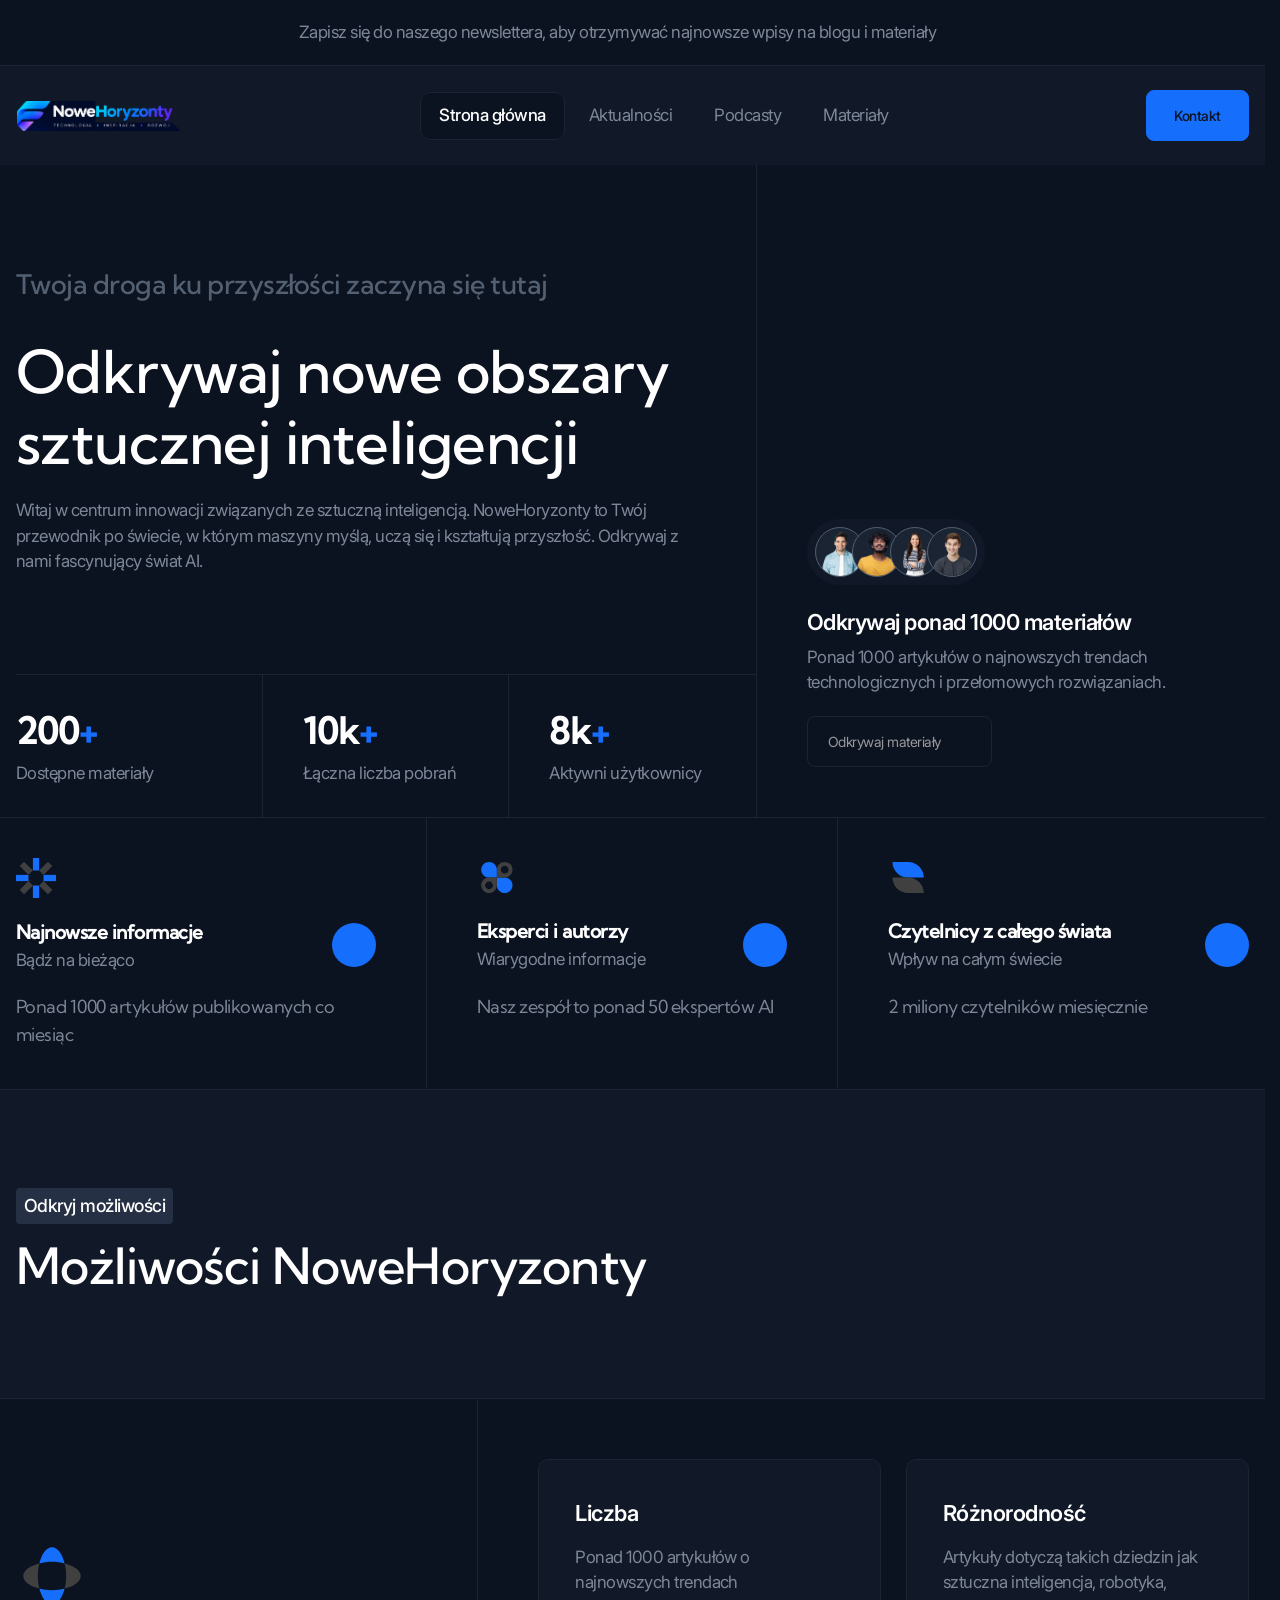
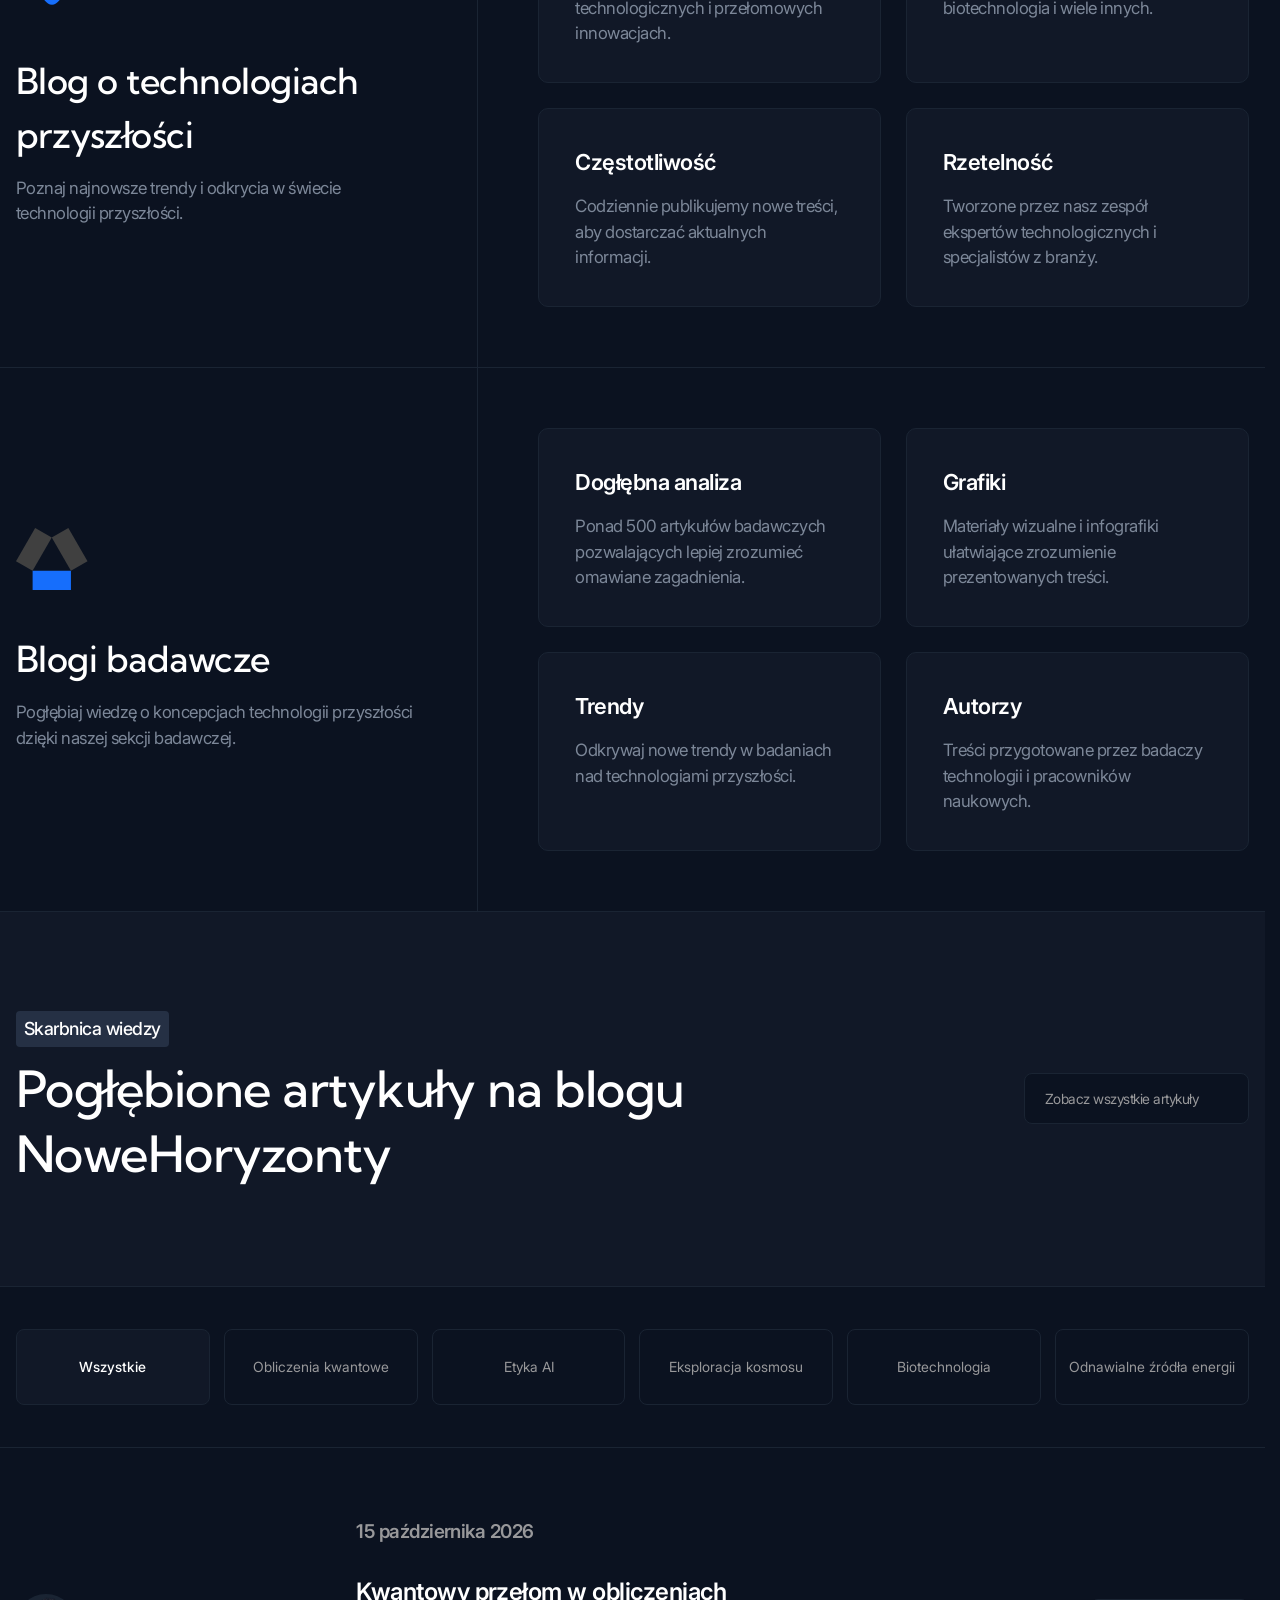
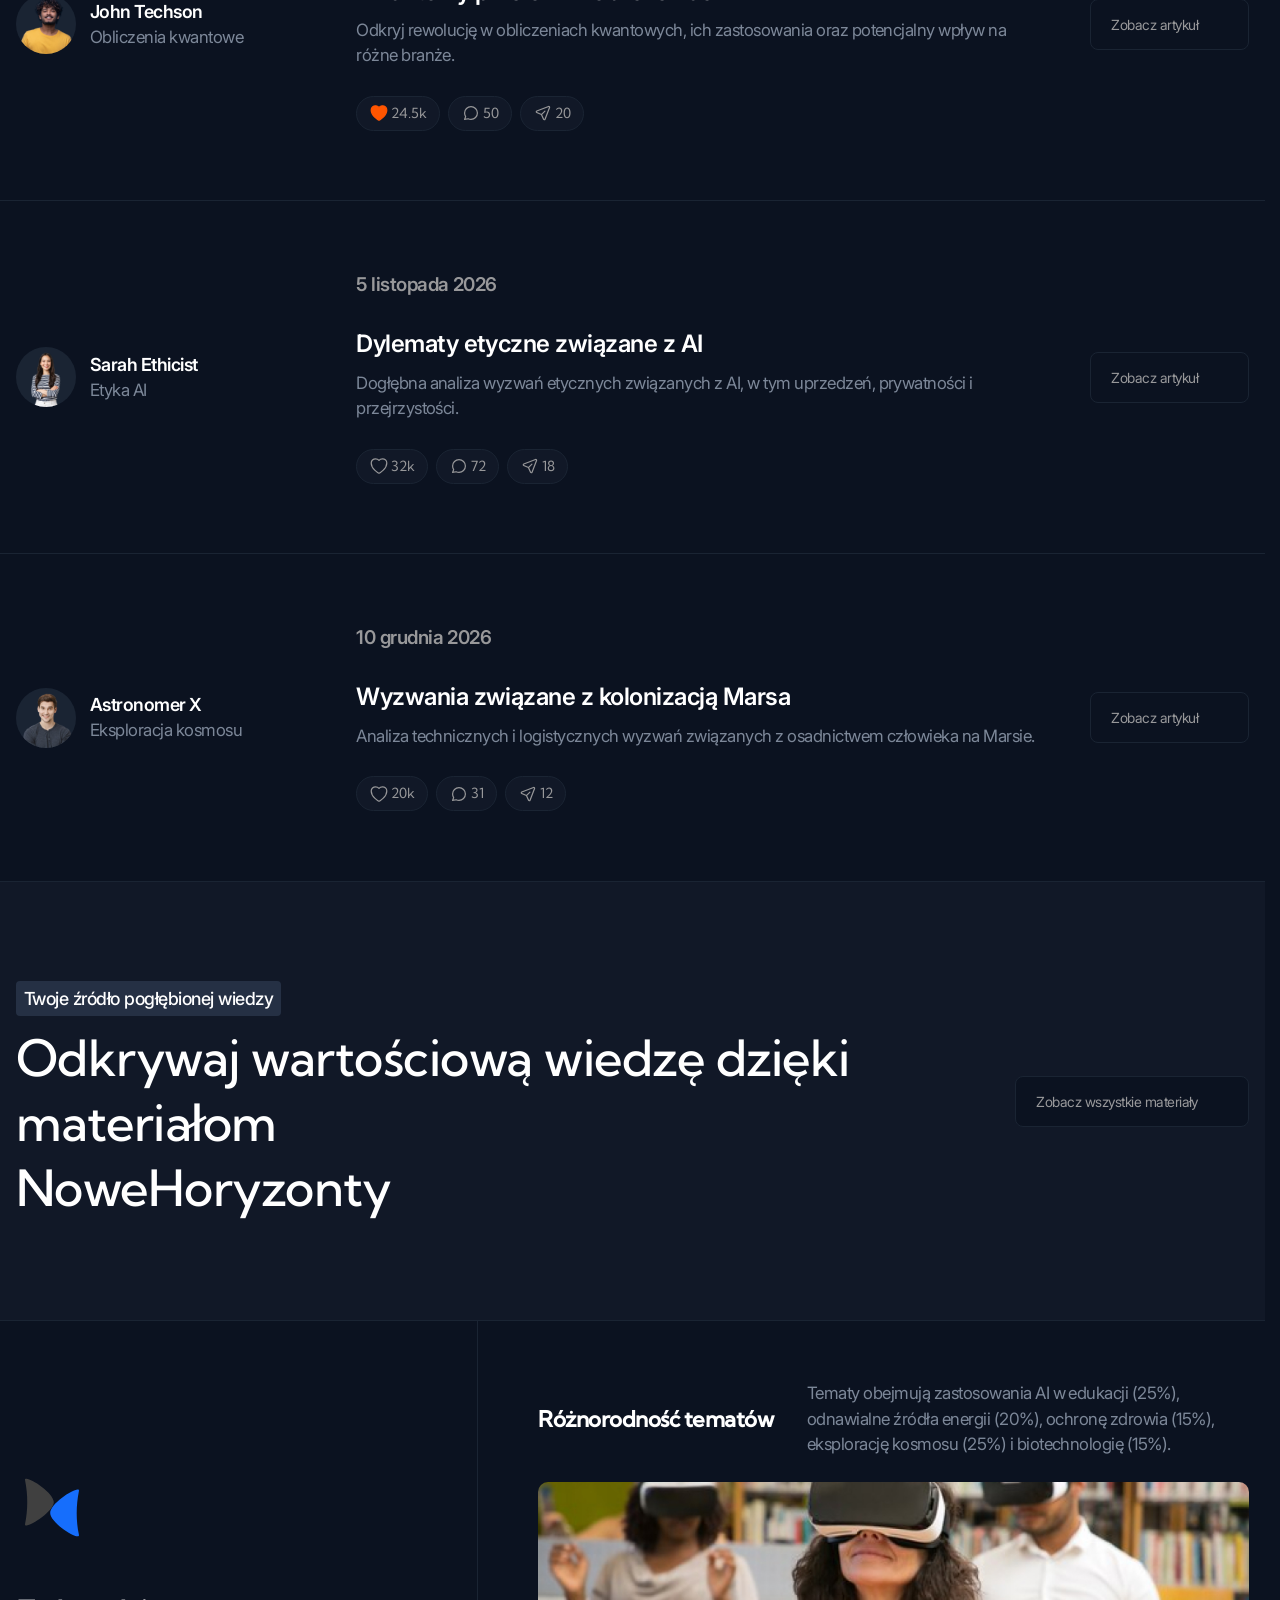
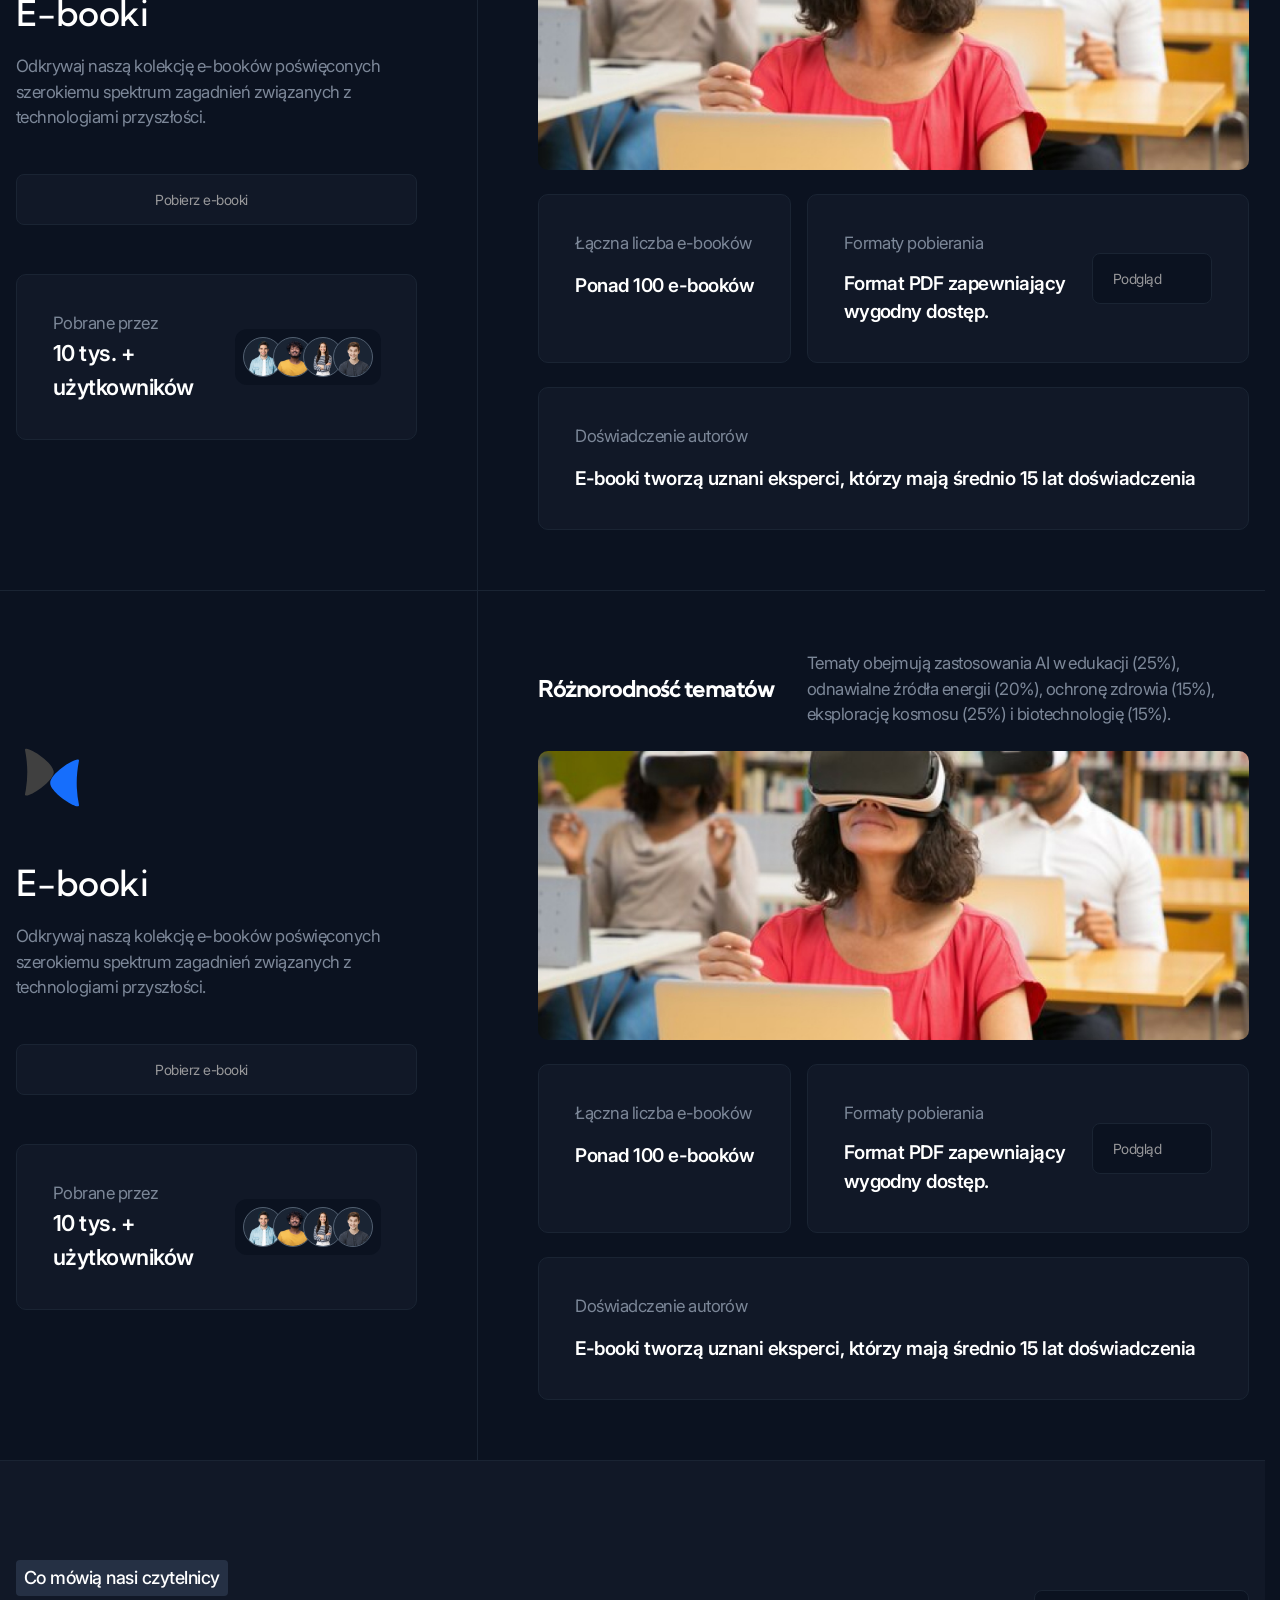
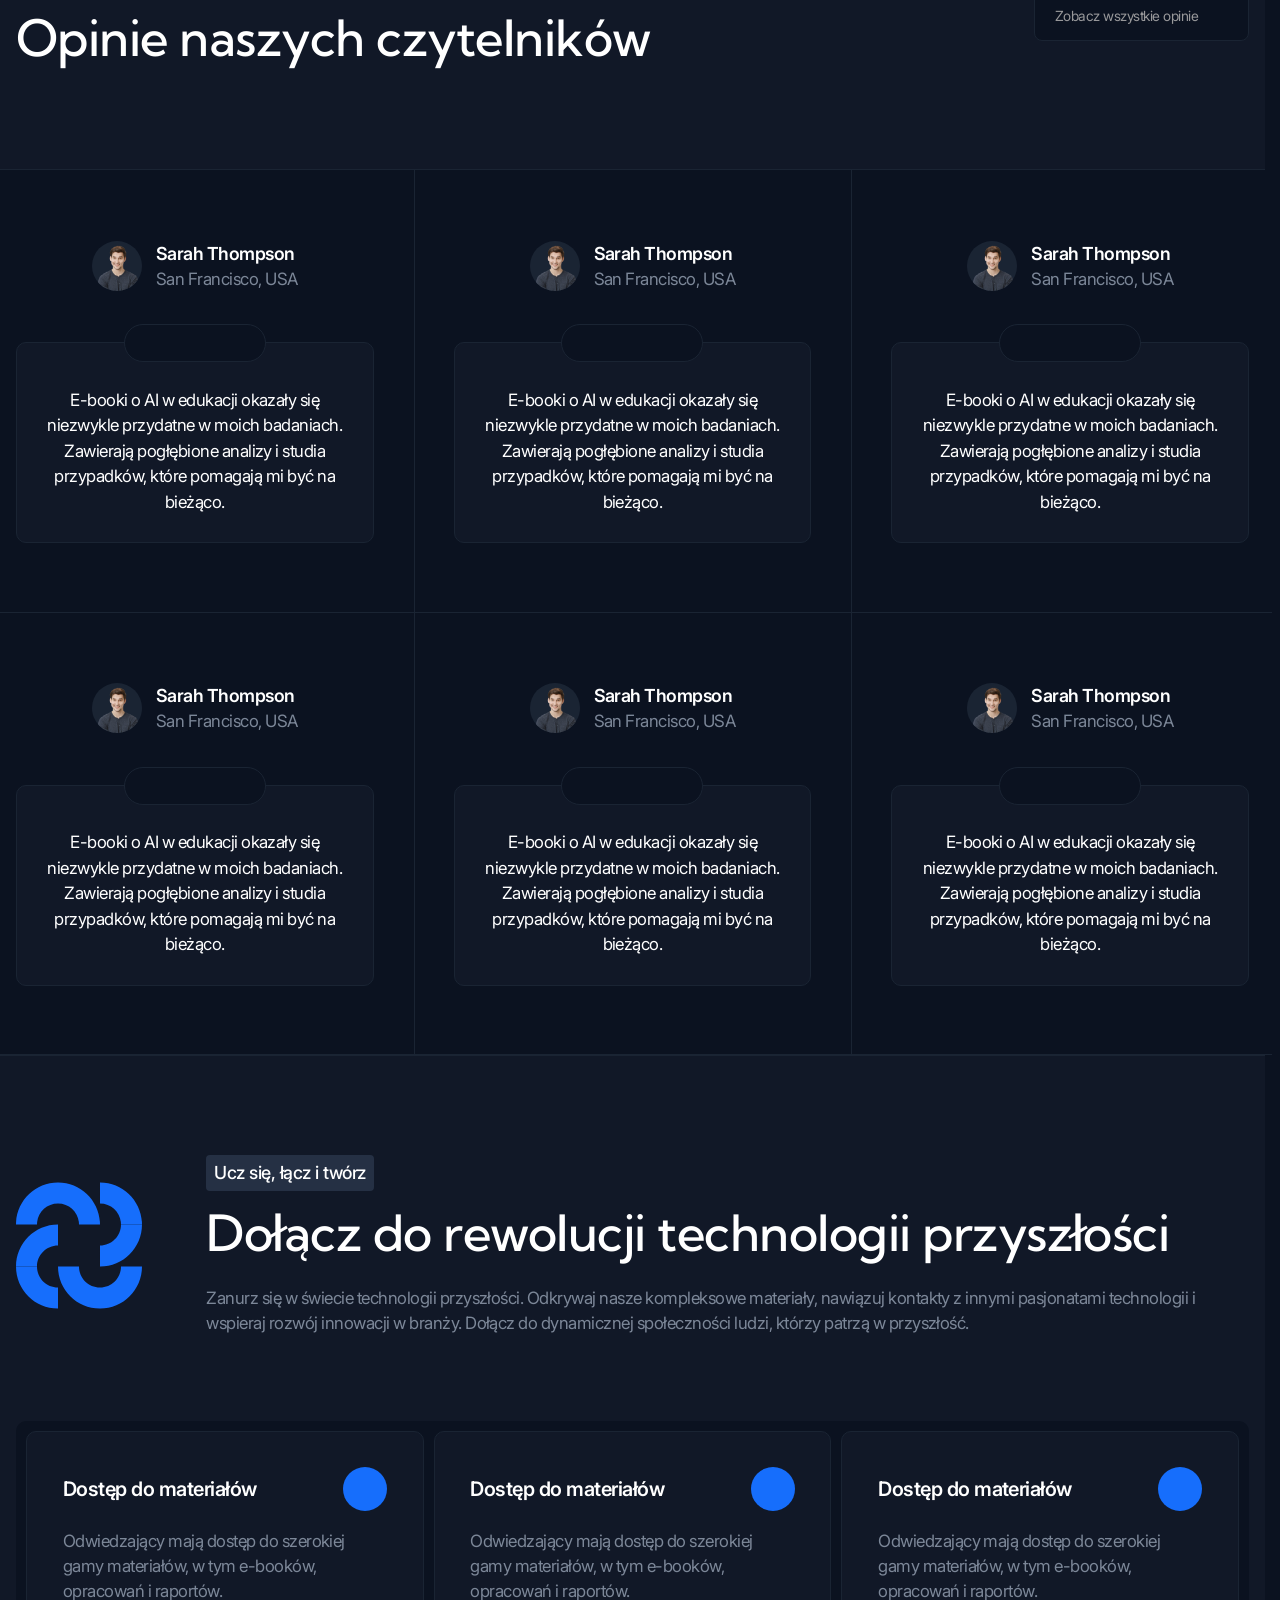
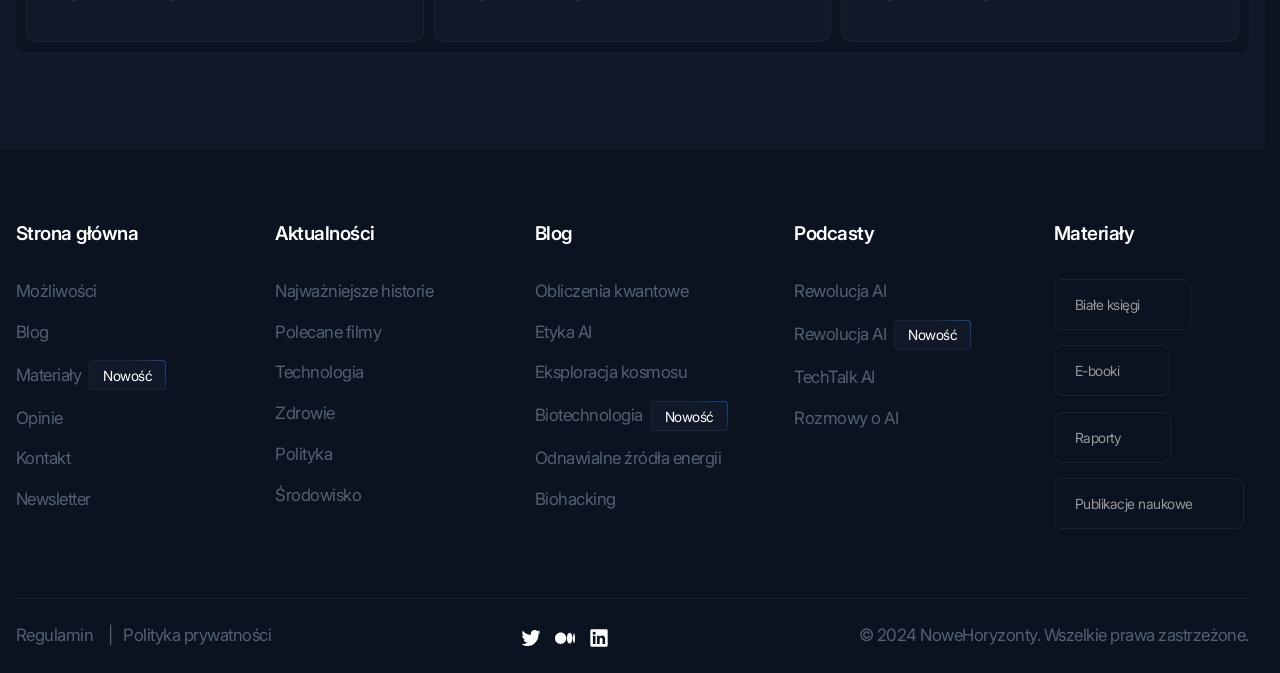
==== webapp/index.html @ 193758d4 "Add frontend web version" ====
<!doctype html>
<html lang="pl">
<head>
    <meta charset="UTF-8">
    <meta name="viewport"
          content="width=device-width, user-scalable=no, initial-scale=1.0, maximum-scale=1.0, minimum-scale=1.0">
    <meta http-equiv="X-UA-Compatible" content="ie=edge">
    <title>NoweHoryzonty | Strona główna</title>
    <link rel="stylesheet" href="./styles/main.css" />
    <script src="./scripts/main.js" type="module"></script>

</head>
<body>

<div data-header></div>
<main>
    <section class="hero" aria-labelledby="hero-title">
        <div class="hero__main container">
            <div class="hero__body">
                <p class="hero__subtitle">Twoja droga ku przyszłości zaczyna się tutaj</p>
                <h1 class="hero__title" id="hero-title">Odkrywaj nowe obszary sztucznej inteligencji</h1>
                <div class="hero__description">
                    <p>Witaj w centrum innowacji związanych ze sztuczną inteligencją. NoweHoryzonty to Twój przewodnik po świecie, w którym maszyny myślą, uczą się i kształtują przyszłość. Odkrywaj z nami fascynujący świat AI.
                    </p>
                </div>
            </div>
            <div class="hero__metrics metrics full-vw-line full-vw-line--top full-vw-line--left">
                <dl class="metrics__list">
                    <div class="metrics__item">
                        <dt class="metrics__key">Dostępne materiały</dt>
                        <dd class="metrics__value h3">200<span class="metrics__sign">+</span></dd>
                    </div>
                    <div class="metrics__item">
                        <dt class="metrics__key">Łączna liczba pobrań</dt>
                        <dd class="metrics__value h3">10k<span class="metrics__sign">+</span></dd>
                    </div>
                    <div class="metrics__item">
                        <dt class="metrics__key">Aktywni użytkownicy</dt>
                        <dd class="metrics__value h3">8k<span class="metrics__sign">+</span></dd>
                    </div>
                </dl>
            </div>
            <div class="hero__resources-preview resources-preview">
                <div class="resources-preview__team team">
                    <img
                            class="team__person"
                            src="./images/team/1.png"
                            alt=""
                            width="60" height="60" loading="lazy"
                    />
                    <img
                            class="team__person"
                            src="./images/team/2.png"
                            alt=""
                            width="60" height="60" loading="lazy"
                    />
                    <img
                            class="team__person"
                            src="./images/team/3.png"
                            alt=""
                            width="60" height="60" loading="lazy"
                    />
                    <img
                            class="team__person"
                            src="./images/team/4.png"
                            alt=""
                            width="60" height="60" loading="lazy"
                    />
                </div>
                <div class="resources-preview__body">
                    <p class="resources-preview__title h5">Odkrywaj ponad 1000 materiałów</p>
                    <p class="resources-preview__subtitle">Ponad 1000 artykułów o najnowszych trendach technologicznych i przełomowych rozwiązaniach.
                    </p>
                </div>
                <a class="resources-preview__button button" href="/news.html">
                    <span class="icon icon--yellow-arrow">Odkrywaj materiały</span>
                </a>
            </div>
        </div>
        <div class="hero__advantages">
            <h2 class="visually-hidden">Nasze atuty</h2>
            <ul class="hero__advantages-list container">
                <li class="hero__advantages-item">
                    <div class="advantage-card">
                        <img
                                class="advantage-card__image"
                                src="./images/advantages/icon-1.svg"
                                alt=""
                                width="50" height="50" loading="lazy"
                        />
                        <a class="advantage-card__link circle-icon" href="/">
                            <h3 class="advantage-card__title h6">Najnowsze informacje</h3>
                            <p class="advantage-card__subtitle">Bądź na bieżąco</p>
                        </a>
                        <p class="advantage-card__details">Ponad 1000 artykułów publikowanych co miesiąc</p>
                    </div>
                </li>
                <li class="hero__advantages-item">
                    <div class="advantage-card">
                        <img
                                class="advantage-card__image"
                                src="./images/advantages/icon-2.svg"
                                alt=""
                                width="50" height="50" loading="lazy"
                        />
                        <a class="advantage-card__link circle-icon" href="/">
                            <h3 class="advantage-card__title h6">Eksperci i autorzy</h3>
                            <p class="advantage-card__subtitle">Wiarygodne informacje</p>
                        </a>
                        <p class="advantage-card__details">Nasz zespół to ponad 50 ekspertów AI</p>
                    </div>
                </li>
                <li class="hero__advantages-item">
                    <div class="advantage-card">
                        <img
                                class="advantage-card__image"
                                src="./images/advantages/icon-3.svg"
                                alt=""
                                width="50" height="50" loading="lazy"
                        />
                        <a class="advantage-card__link circle-icon" href="/">
                            <h3 class="advantage-card__title h6">Czytelnicy z całego świata</h3>
                            <p class="advantage-card__subtitle">Wpływ na całym świecie</p>
                        </a>
                        <p class="advantage-card__details">2 miliony czytelników miesięcznie</p>
                    </div>
                </li>
            </ul>
        </div>
    </section>

    <section class="section" aria-labelledby="features-title">
        <header class="section__header">
            <div class="section__header-inner container">
                <div class="section__header-info">
                    <p class="section__subtitle tag">Odkryj możliwości</p>
                    <h2 class="section__title" id="features-title">Możliwości NoweHoryzonty</h2>
                </div>
            </div>
        </header>
        <div class="section__body">
            <ul class="list">
                <li class="list__item">
                    <div class="card container">
                        <div class="card__preview">
                            <div class="card__preview-main">
                                <img
                                        class="card__preview-icon"
                                        src="./images/features/1.svg"
                                        alt=""
                                        width="80" height="80" loading="lazy"
                                />
                                <div class="card__preview-info">
                                    <h3 class="card__preview-title">Blog o technologiach przyszłości</h3>
                                    <div class="card__preview-description">
                                        <p>Poznaj najnowsze trendy i odkrycia w świecie technologii przyszłości.</p>
                                    </div>
                                </div>
                            </div>
                        </div>
                        <div class="card__body">
                            <div class="card__grid card__grid--2-cols">
                                <div class="card__cell tile">
                                    <h4 class="card__cell-title h5">Liczba</h4>
                                    <p class="card__cell-description">Ponad 1000 artykułów o najnowszych trendach technologicznych i przełomowych innowacjach.</p>
                                </div>
                                <div class="card__cell tile">
                                    <h4 class="card__cell-title h5">Różnorodność</h4>
                                    <p class="card__cell-description">Artykuły dotyczą takich dziedzin jak sztuczna inteligencja, robotyka, biotechnologia i wiele innych.
                                    </p>
                                </div>
                                <div class="card__cell tile">
                                    <h4 class="card__cell-title h5">Częstotliwość</h4>
                                    <p class="card__cell-description">Codziennie publikujemy nowe treści, aby dostarczać aktualnych informacji.</p>
                                </div>
                                <div class="card__cell tile">
                                    <h4 class="card__cell-title h5">Rzetelność</h4>
                                    <p class="card__cell-description">Tworzone przez nasz zespół ekspertów technologicznych i specjalistów z branży.</p>
                                </div>
                            </div>
                        </div>
                    </div>
                </li>
                <li class="list__item">
                    <div class="card container">
                        <div class="card__preview">
                            <div class="card__preview-main">
                                <img
                                        class="card__preview-icon"
                                        src="./images/features/2.svg"
                                        alt=""
                                        width="80" height="80" loading="lazy"
                                />
                                <div class="card__preview-info">
                                    <h3 class="card__preview-title">Blogi badawcze</h3>
                                    <div class="card__preview-description">
                                        <p>Pogłębiaj wiedzę o koncepcjach technologii przyszłości dzięki naszej sekcji badawczej.</p>
                                    </div>
                                </div>
                            </div>
                        </div>
                        <div class="card__body">
                            <div class="card__grid card__grid--2-cols">
                                <div class="card__cell tile">
                                    <h4 class="card__cell-title h5">Dogłębna analiza</h4>
                                    <p class="card__cell-description">Ponad 500 artykułów badawczych pozwalających lepiej zrozumieć omawiane zagadnienia.</p>
                                </div>
                                <div class="card__cell tile">
                                    <h4 class="card__cell-title h5">Grafiki</h4>
                                    <p class="card__cell-description">Materiały wizualne i infografiki ułatwiające zrozumienie prezentowanych treści.</p>
                                </div>
                                <div class="card__cell tile">
                                    <h4 class="card__cell-title h5">Trendy</h4>
                                    <p class="card__cell-description">Odkrywaj nowe trendy w badaniach nad technologiami przyszłości.</p>
                                </div>
                                <div class="card__cell tile">
                                    <h4 class="card__cell-title h5">Autorzy</h4>
                                    <p class="card__cell-description">Treści przygotowane przez badaczy technologii i pracowników naukowych.</p>
                                </div>
                            </div>
                        </div>
                    </div>
                </li>
            </ul>
        </div>
    </section>

    <section class="section" aria-labelledby="blog-title">
        <header class="section__header">
            <div class="section__header-inner container">
                <div class="section__header-info">
                    <p class="section__subtitle tag">Skarbnica wiedzy</p>
                    <h2 class="section__title" id="blog-title">Pogłębione artykuły na blogu NoweHoryzonty</h2>
                </div>
                <div class="section__actions">
                    <a class="section__link button" href="./blog.html">
                        <span class="icon icon--yellow-arrow">Zobacz wszystkie artykuły</span>
                    </a>
                </div>
            </div>
        </header>
        <div class="section__body tabs" data-js-tabs>
            <h3 class="visually-hidden" id="blog-category-title">
                Kategoria bloga
            </h3>
            <header class="tabs__header">
                <div
                        class="tabs__buttons container"
                        role="tablist"
                        aria-labelledby="blog-category-title"
                >
                    <button
                            class="tabs__button is-active"
                            id="tab-1"
                            type="button"
                            role="tab"
                            aria-controls="tabpanel-1"
                            data-js-tabs-button
                            aria-selected="true"
                    >
                        Wszystkie
                    </button>
                    <button
                            class="tabs__button"
                            id="tab-2"
                            type="button"
                            role="tab"
                            aria-controls="tabpanel-2"
                            data-js-tabs-button
                            aria-selected="false"
                            tabindex="-1"
                    >
                        Obliczenia kwantowe
                    </button>
                    <button
                            class="tabs__button"
                            id="tab-3"
                            type="button"
                            role="tab"
                            aria-controls="tabpanel-3"
                            data-js-tabs-button
                            aria-selected="false"
                            tabindex="-1"
                    >
                        Etyka AI
                    </button>
                    <button
                            class="tabs__button"
                            id="tab-4"
                            type="button"
                            role="tab"
                            aria-controls="tabpanel-4"
                            data-js-tabs-button
                            aria-selected="false"
                            tabindex="-1"
                    >
                        Eksploracja kosmosu
                    </button>
                    <button
                            class="tabs__button"
                            id="tab-5"
                            type="button"
                            role="tab"
                            aria-controls="tabpanel-5"
                            data-js-tabs-button
                            aria-selected="false"
                            tabindex="-1"
                    >
                        Biotechnologia
                    </button>
                    <button
                            class="tabs__button"
                            id="tab-6"
                            type="button"
                            role="tab"
                            aria-controls="tabpanel-6"
                            data-js-tabs-button
                            aria-selected="false"
                            tabindex="-1"
                    >
                        Odnawialne źródła energii
                    </button>
                </div>
            </header>
            <div class="tabs__body">
                <div
                        class="tabs__content is-active"
                        id="tabpanel-1"
                        aria-labelledby="tab-1"
                        tabindex="0"
                        data-js-tabs-content
                >
                    <ul class="list">
                        <li class="list__item">
                            <article class="blog-card container">
                                <div class="blog-card__author person-card">
                                    <img
                                            class="person-card__image"
                                            src="./images/blog/1.png"
                                            alt=""
                                            width="80" height="80" loading="lazy"
                                    />
                                    <div class="person-card__body">
                                        <p class="person-card__name">John Techson</p>
                                        <p class="person-card__department">Obliczenia kwantowe</p>
                                    </div>
                                </div>
                                <div class="blog-card__body">
                                    <time class="blog-card__date h6" datetime="2026-10-15">15 października 2026</time>
                                    <div class="blog-card__info">
                                        <h4 class="blog-card__title">Kwantowy przełom w obliczeniach</h4>
                                        <div class="blog-card__description">
                                            <p>Odkryj rewolucję w obliczeniach kwantowych, ich zastosowania oraz potencjalny wpływ na różne branże.</p>
                                        </div>
                                    </div>
                                    <div class="blog-card__actions blog-actions">
                                        <ul class="blog-actions__list">
                                            <li class="blog-actions__item">
                                                <button
                                                        class="blog-actions__button is-active"
                                                        type="button"
                                                        aria-label="Nie podoba mi się"
                                                        title="Nie podoba mi się"
                                                >
                            <span class="blog-actions__icon-wrapper">
                              <svg width="24" height="25" viewBox="0 0 24 25" fill="none" xmlns="http://www.w3.org/2000/svg">
                                <path d="M11.645 21.4107L11.6384 21.4071L11.6158 21.3949C11.5965 21.3844 11.5689 21.3693 11.5336 21.3496C11.4629 21.3101 11.3612 21.2524 11.233 21.1769C10.9765 21.0261 10.6132 20.8039 10.1785 20.515C9.31074 19.9381 8.15122 19.0901 6.9886 18.0063C4.68781 15.8615 2.25 12.6751 2.25 8.75C2.25 5.82194 4.7136 3.5 7.6875 3.5C9.43638 3.5 11.0023 4.29909 12 5.5516C12.9977 4.29909 14.5636 3.5 16.3125 3.5C19.2864 3.5 21.75 5.82194 21.75 8.75C21.75 12.6751 19.3122 15.8615 17.0114 18.0063C15.8488 19.0901 14.6893 19.9381 13.8215 20.515C13.3868 20.8039 13.0235 21.0261 12.767 21.1769C12.6388 21.2524 12.5371 21.3101 12.4664 21.3496C12.4311 21.3693 12.4035 21.3844 12.3842 21.3949L12.3616 21.4071L12.355 21.4107L12.3523 21.4121C12.1323 21.5289 11.8677 21.5289 11.6477 21.4121L11.645 21.4107Z" stroke="#666666" stroke-width="1.5" stroke-linejoin="round"/>
                              </svg>
                            </span>
                                                    <span>24.5k</span>
                                                </button>
                                            </li>
                                            <li class="blog-actions__item">
                                                <button
                                                        class="blog-actions__button"
                                                        type="button"
                                                        aria-label="Dyskutuj"
                                                        title="Dyskutuj"
                                                >
                            <span class="blog-actions__icon-wrapper">
                              <svg width="24" height="25" viewBox="0 0 24 25" fill="none" xmlns="http://www.w3.org/2000/svg">
                                <path d="M8.48581 19.6888C9.54657 20.2083 10.7392 20.5 12 20.5C16.4183 20.5 20 16.9183 20 12.5C20 8.08172 16.4183 4.5 12 4.5C7.58172 4.5 4 8.08172 4 12.5C4 14.1401 4.49356 15.665 5.34026 16.9341M8.48581 19.6888L4 20.5L5.34026 16.9341M8.48581 19.6888L8.49231 19.6877M5.34026 16.9341L5.34154 16.9308" stroke="#666666" stroke-width="1.5" stroke-linecap="round" stroke-linejoin="round"/>
                              </svg>
                            </span>
                                                    <span>50</span>
                                                </button>
                                            </li>
                                            <li class="blog-actions__item">
                                                <button
                                                        class="blog-actions__button"
                                                        type="button"
                                                        aria-label="Udostępnij"
                                                        title="Udostępnij"
                                                >
                            <span class="blog-actions__icon-wrapper">
                              <svg width="24" height="25" viewBox="0 0 24 25" fill="none" xmlns="http://www.w3.org/2000/svg">
                                <path d="M10.0384 14.4616L4.1719 11.7951C3.36454 11.4281 3.39898 10.2697 4.22673 9.95134L18.8999 4.30781C19.7087 3.99675 20.5033 4.79139 20.1922 5.60013L14.5487 20.2733C14.2303 21.1011 13.072 21.1355 12.705 20.3281L10.0384 14.4616ZM10.0384 14.4616L14.4231 10.077" stroke="#666666" stroke-width="1.5" stroke-linecap="round" stroke-linejoin="round"/>
                              </svg>
                            </span>
                                                    <span>20</span>
                                                </button>
                                            </li>
                                        </ul>
                                    </div>
                                </div>
                                <a class="blog-card__link button" href="/">
                                    <span class="icon icon--yellow-arrow">Zobacz artykuł</span>
                                </a>
                            </article>
                        </li>
                        <li class="list__item">
                            <article class="blog-card container">
                                <div class="blog-card__author person-card">
                                    <img
                                            class="person-card__image"
                                            src="./images/blog/2.png"
                                            alt=""
                                            width="80" height="80" loading="lazy"
                                    />
                                    <div class="person-card__body">
                                        <p class="person-card__name">Sarah Ethicist</p>
                                        <p class="person-card__department">Etyka AI</p>
                                    </div>
                                </div>
                                <div class="blog-card__body">
                                    <time class="blog-card__date h6" datetime="2026-11-05">5 listopada 2026</time>
                                    <div class="blog-card__info">
                                        <h4 class="blog-card__title">Dylematy etyczne związane z AI</h4>
                                        <div class="blog-card__description">
                                            <p>Dogłębna analiza wyzwań etycznych związanych z AI, w tym uprzedzeń, prywatności i przejrzystości.</p>
                                        </div>
                                    </div>
                                    <div class="blog-card__actions blog-actions">
                                        <ul class="blog-actions__list">
                                            <li class="blog-actions__item">
                                                <button
                                                        class="blog-actions__button"
                                                        type="button"
                                                        aria-label="Lubię to"
                                                        title="Lubię to"
                                                >
                            <span class="blog-actions__icon-wrapper">
                              <svg width="24" height="25" viewBox="0 0 24 25" fill="none" xmlns="http://www.w3.org/2000/svg">
                                <path d="M11.645 21.4107L11.6384 21.4071L11.6158 21.3949C11.5965 21.3844 11.5689 21.3693 11.5336 21.3496C11.4629 21.3101 11.3612 21.2524 11.233 21.1769C10.9765 21.0261 10.6132 20.8039 10.1785 20.515C9.31074 19.9381 8.15122 19.0901 6.9886 18.0063C4.68781 15.8615 2.25 12.6751 2.25 8.75C2.25 5.82194 4.7136 3.5 7.6875 3.5C9.43638 3.5 11.0023 4.29909 12 5.5516C12.9977 4.29909 14.5636 3.5 16.3125 3.5C19.2864 3.5 21.75 5.82194 21.75 8.75C21.75 12.6751 19.3122 15.8615 17.0114 18.0063C15.8488 19.0901 14.6893 19.9381 13.8215 20.515C13.3868 20.8039 13.0235 21.0261 12.767 21.1769C12.6388 21.2524 12.5371 21.3101 12.4664 21.3496C12.4311 21.3693 12.4035 21.3844 12.3842 21.3949L12.3616 21.4071L12.355 21.4107L12.3523 21.4121C12.1323 21.5289 11.8677 21.5289 11.6477 21.4121L11.645 21.4107Z" stroke="#666666" stroke-width="1.5" stroke-linejoin="round"/>
                              </svg>
                            </span>
                                                    <span>32k</span>
                                                </button>
                                            </li>
                                            <li class="blog-actions__item">
                                                <button
                                                        class="blog-actions__button"
                                                        type="button"
                                                        aria-label="Dyskutuj"
                                                        title="Dyskutuj"
                                                >
                            <span class="blog-actions__icon-wrapper">
                              <svg width="24" height="25" viewBox="0 0 24 25" fill="none" xmlns="http://www.w3.org/2000/svg">
                                <path d="M8.48581 19.6888C9.54657 20.2083 10.7392 20.5 12 20.5C16.4183 20.5 20 16.9183 20 12.5C20 8.08172 16.4183 4.5 12 4.5C7.58172 4.5 4 8.08172 4 12.5C4 14.1401 4.49356 15.665 5.34026 16.9341M8.48581 19.6888L4 20.5L5.34026 16.9341M8.48581 19.6888L8.49231 19.6877M5.34026 16.9341L5.34154 16.9308" stroke="#666666" stroke-width="1.5" stroke-linecap="round" stroke-linejoin="round"/>
                              </svg>
                            </span>
                                                    <span>72</span>
                                                </button>
                                            </li>
                                            <li class="blog-actions__item">
                                                <button
                                                        class="blog-actions__button"
                                                        type="button"
                                                        aria-label="Udostępnij"
                                                        title="Udostępnij"
                                                >
                            <span class="blog-actions__icon-wrapper">
                              <svg width="24" height="25" viewBox="0 0 24 25" fill="none" xmlns="http://www.w3.org/2000/svg">
                                <path d="M10.0384 14.4616L4.1719 11.7951C3.36454 11.4281 3.39898 10.2697 4.22673 9.95134L18.8999 4.30781C19.7087 3.99675 20.5033 4.79139 20.1922 5.60013L14.5487 20.2733C14.2303 21.1011 13.072 21.1355 12.705 20.3281L10.0384 14.4616ZM10.0384 14.4616L14.4231 10.077" stroke="#666666" stroke-width="1.5" stroke-linecap="round" stroke-linejoin="round"/>
                              </svg>
                            </span>
                                                    <span>18</span>
                                                </button>
                                            </li>
                                        </ul>
                                    </div>
                                </div>
                                <a class="blog-card__link button" href="/">
                                    <span class="icon icon--yellow-arrow">Zobacz artykuł</span>
                                </a>
                            </article>
                        </li>
                        <li class="list__item">
                            <article class="blog-card container">
                                <div class="blog-card__author person-card">
                                    <img
                                            class="person-card__image"
                                            src="./images/blog/3.png"
                                            alt=""
                                            width="80" height="80" loading="lazy"
                                    />
                                    <div class="person-card__body">
                                        <p class="person-card__name">Astronomer X</p>
                                        <p class="person-card__department">Eksploracja kosmosu</p>
                                    </div>
                                </div>
                                <div class="blog-card__body">
                                    <time class="blog-card__date h6" datetime="2026-12-10">10 grudnia 2026</time>
                                    <div class="blog-card__info">
                                        <h4 class="blog-card__title">Wyzwania związane z kolonizacją Marsa</h4>
                                        <div class="blog-card__description">
                                            <p>Analiza technicznych i logistycznych wyzwań związanych z osadnictwem człowieka na Marsie.</p>
                                        </div>
                                    </div>
                                    <div class="blog-card__actions blog-actions">
                                        <ul class="blog-actions__list">
                                            <li class="blog-actions__item">
                                                <button
                                                        class="blog-actions__button"
                                                        type="button"
                                                        aria-label="Lubię to"
                                                        title="Lubię to"
                                                >
                            <span class="blog-actions__icon-wrapper">
                              <svg width="24" height="25" viewBox="0 0 24 25" fill="none" xmlns="http://www.w3.org/2000/svg">
                                <path d="M11.645 21.4107L11.6384 21.4071L11.6158 21.3949C11.5965 21.3844 11.5689 21.3693 11.5336 21.3496C11.4629 21.3101 11.3612 21.2524 11.233 21.1769C10.9765 21.0261 10.6132 20.8039 10.1785 20.515C9.31074 19.9381 8.15122 19.0901 6.9886 18.0063C4.68781 15.8615 2.25 12.6751 2.25 8.75C2.25 5.82194 4.7136 3.5 7.6875 3.5C9.43638 3.5 11.0023 4.29909 12 5.5516C12.9977 4.29909 14.5636 3.5 16.3125 3.5C19.2864 3.5 21.75 5.82194 21.75 8.75C21.75 12.6751 19.3122 15.8615 17.0114 18.0063C15.8488 19.0901 14.6893 19.9381 13.8215 20.515C13.3868 20.8039 13.0235 21.0261 12.767 21.1769C12.6388 21.2524 12.5371 21.3101 12.4664 21.3496C12.4311 21.3693 12.4035 21.3844 12.3842 21.3949L12.3616 21.4071L12.355 21.4107L12.3523 21.4121C12.1323 21.5289 11.8677 21.5289 11.6477 21.4121L11.645 21.4107Z" stroke="#666666" stroke-width="1.5" stroke-linejoin="round"/>
                              </svg>
                            </span>
                                                    <span>20k</span>
                                                </button>
                                            </li>
                                            <li class="blog-actions__item">
                                                <button
                                                        class="blog-actions__button"
                                                        type="button"
                                                        aria-label="Dyskutuj"
                                                        title="Dyskutuj"
                                                >
                            <span class="blog-actions__icon-wrapper">
                              <svg width="24" height="25" viewBox="0 0 24 25" fill="none" xmlns="http://www.w3.org/2000/svg">
                                <path d="M8.48581 19.6888C9.54657 20.2083 10.7392 20.5 12 20.5C16.4183 20.5 20 16.9183 20 12.5C20 8.08172 16.4183 4.5 12 4.5C7.58172 4.5 4 8.08172 4 12.5C4 14.1401 4.49356 15.665 5.34026 16.9341M8.48581 19.6888L4 20.5L5.34026 16.9341M8.48581 19.6888L8.49231 19.6877M5.34026 16.9341L5.34154 16.9308" stroke="#666666" stroke-width="1.5" stroke-linecap="round" stroke-linejoin="round"/>
                              </svg>
                            </span>
                                                    <span>31</span>
                                                </button>
                                            </li>
                                            <li class="blog-actions__item">
                                                <button
                                                        class="blog-actions__button"
                                                        type="button"
                                                        aria-label="Udostępnij"
                                                        title="Udostępnij"
                                                >
                            <span class="blog-actions__icon-wrapper">
                              <svg width="24" height="25" viewBox="0 0 24 25" fill="none" xmlns="http://www.w3.org/2000/svg">
                                <path d="M10.0384 14.4616L4.1719 11.7951C3.36454 11.4281 3.39898 10.2697 4.22673 9.95134L18.8999 4.30781C19.7087 3.99675 20.5033 4.79139 20.1922 5.60013L14.5487 20.2733C14.2303 21.1011 13.072 21.1355 12.705 20.3281L10.0384 14.4616ZM10.0384 14.4616L14.4231 10.077" stroke="#666666" stroke-width="1.5" stroke-linecap="round" stroke-linejoin="round"/>
                              </svg>
                            </span>
                                                    <span>12</span>
                                                </button>
                                            </li>
                                        </ul>
                                    </div>
                                </div>
                                <a class="blog-card__link button" href="/">
                                    <span class="icon icon--yellow-arrow">Zobacz artykuł</span>
                                </a>
                            </article>
                        </li>
                    </ul>
                </div>
                <div
                        class="tabs__content"
                        id="tabpanel-2"
                        aria-labelledby="tab-2"
                        tabindex="0"
                        data-js-tabs-content
                >
                    Lorem ipsum dolor sit amet, consectetur adipisicing elit. Impedit, pariatur?
                </div>
                <div
                        class="tabs__content"
                        id="tabpanel-3"
                        aria-labelledby="tab-3"
                        tabindex="0"
                        data-js-tabs-content
                >
                    Lorem ipsum dolor sit amet, consectetur adipisicing elit. Impedit, pariatur?
                </div>
                <div
                        class="tabs__content"
                        id="tabpanel-4"
                        aria-labelledby="tab-4"
                        tabindex="0"
                        data-js-tabs-content
                >
                    Lorem ipsum dolor sit amet, consectetur adipisicing elit. Impedit, pariatur?
                </div>
                <div
                        class="tabs__content"
                        id="tabpanel-5"
                        aria-labelledby="tab-5"
                        tabindex="0"
                        data-js-tabs-content
                >
                    Lorem ipsum dolor sit amet, consectetur adipisicing elit. Impedit, pariatur?
                </div>
                <div
                        class="tabs__content"
                        id="tabpanel-6"
                        aria-labelledby="tab-6"
                        tabindex="0"
                        data-js-tabs-content
                >
                    Lorem ipsum dolor sit amet, consectetur adipisicing elit. Impedit, pariatur?
                </div>
            </div>
        </div>
    </section>

    <section class="section" aria-labelledby="resources-title">
        <header class="section__header">
            <div class="section__header-inner container">
                <div class="section__header-info">
                    <p class="section__subtitle tag">Twoje źródło pogłębionej wiedzy</p>
                    <h2 class="section__title" id="resources-title">Odkrywaj wartościową wiedzę dzięki materiałom<br/> NoweHoryzonty</h2>
                </div>
                <div class="section__actions">
                    <a class="section__link button" href="/">
                        <span class="icon icon--yellow-arrow">Zobacz wszystkie materiały</span>
                    </a>
                </div>
            </div>
        </header>
        <div class="section__body">
            <ul class="list">
                <li class="list__item">
                    <div class="card container">
                        <div class="card__preview">
                            <div class="card__preview-main">
                                <img
                                        class="card__preview-icon"
                                        src="./images/resources/icon-1.svg"
                                        alt=""
                                        width="80" height="80" loading="lazy"
                                />
                                <div class="card__preview-info">
                                    <h3 class="card__preview-title">E-booki</h3>
                                    <div class="card__preview-description">
                                        <p>Odkrywaj naszą kolekcję e-booków poświęconych szerokiemu spektrum zagadnień związanych z technologiami przyszłości.</p>
                                    </div>
                                </div>
                                <a class="card__preview-link button button--dark-gray" href="/">
                                    <span class="icon icon--yellow-arrow">Pobierz e-booki</span>
                                </a>
                            </div>
                            <div class="card__preview-extra">
                                <div class="download-info tile">
                                    <div class="download-info__body">
                                        <p class="download-info__title">Pobrane przez</p>
                                        <p class="download-info__subtitle h5">10 tys. + użytkowników</p>
                                    </div>
                                    <div class="download-info__team team">
                                        <img
                                                class="team__person"
                                                src="./images/team/1.png"
                                                alt=""
                                                width="50" height="50" loading="lazy"
                                        />
                                        <img
                                                class="team__person"
                                                src="./images/team/2.png"
                                                alt=""
                                                width="50" height="50" loading="lazy"
                                        />
                                        <img
                                                class="team__person"
                                                src="./images/team/3.png"
                                                alt=""
                                                width="50" height="50" loading="lazy"
                                        />
                                        <img
                                                class="team__person"
                                                src="./images/team/4.png"
                                                alt=""
                                                width="50" height="50" loading="lazy"
                                        />
                                    </div>
                                </div>
                            </div>
                        </div>
                        <div class="card__body">
                            <div class="card__grid card__grid--2-cols-alt">
                                <div class="card__cell">
                                    <h3 class="card__cell-title h5">Różnorodność tematów</h3>
                                </div>
                                <div class="card__cell">
                                    <p class="card__cell-description">
                                        Tematy obejmują zastosowania AI w edukacji (25%), odnawialne źródła energii (20%), ochronę zdrowia (15%), eksplorację kosmosu (25%) i biotechnologię (15%).
                                    </p>
                                </div>
                                <div class="card__cell card__cell--wide">
                                    <img
                                            class="card__cell-image"
                                            src="./images/resources/details-1.jpg"
                                            alt=""
                                            width="917" height="332" loading="lazy"
                                    />
                                </div>
                                <div class="card__cell tile">
                                    <h4 class="card__cell-subtitle">Łączna liczba e-booków</h4>
                                    <p class="card__cell-description h6">Ponad 100 e-booków</p>
                                </div>
                                <div class="card__cell tile">
                                    <h4 class="card__cell-subtitle">Formaty pobierania</h4>
                                    <p class="card__cell-description h6">Format PDF zapewniający wygodny dostęp.</p>
                                    <a class="card__cell-link button" href="/">
                                        <span class="icon icon--yellow-eye">Podgląd</span>
                                    </a>
                                </div>
                                <div class="card__cell card__cell--wide tile">
                                    <h4 class="card__cell-subtitle">Doświadczenie autorów</h4>
                                    <p class="card__cell-description h6">E-booki tworzą uznani eksperci, którzy mają średnio 15 lat doświadczenia</p>
                                </div>
                            </div>
                        </div>
                    </div>
                </li>
                <li class="list__item">
                    <div class="card container">
                        <div class="card__preview">
                            <div class="card__preview-main">
                                <img
                                        class="card__preview-icon"
                                        src="./images/resources/icon-1.svg"
                                        alt=""
                                        width="80" height="80" loading="lazy"
                                />
                                <div class="card__preview-info">
                                    <h3 class="card__preview-title">E-booki</h3>
                                    <div class="card__preview-description">
                                        <p>Odkrywaj naszą kolekcję e-booków poświęconych szerokiemu spektrum zagadnień związanych z technologiami przyszłości.</p>
                                    </div>
                                </div>
                                <a class="card__preview-link button button--dark-gray" href="/">
                                    <span class="icon icon--yellow-arrow">Pobierz e-booki</span>
                                </a>
                            </div>
                            <div class="card__preview-extra">
                                <div class="download-info tile">
                                    <div class="download-info__body">
                                        <p class="download-info__title">Pobrane przez</p>
                                        <p class="download-info__subtitle h5">10 tys. + użytkowników</p>
                                    </div>
                                    <div class="download-info__team team">
                                        <img
                                                class="team__person"
                                                src="./images/team/1.png"
                                                alt=""
                                                width="50" height="50" loading="lazy"
                                        />
                                        <img
                                                class="team__person"
                                                src="./images/team/2.png"
                                                alt=""
                                                width="50" height="50" loading="lazy"
                                        />
                                        <img
                                                class="team__person"
                                                src="./images/team/3.png"
                                                alt=""
                                                width="50" height="50" loading="lazy"
                                        />
                                        <img
                                                class="team__person"
                                                src="./images/team/4.png"
                                                alt=""
                                                width="50" height="50" loading="lazy"
                                        />
                                    </div>
                                </div>
                            </div>
                        </div>
                        <div class="card__body">
                            <div class="card__grid card__grid--2-cols-alt">
                                <div class="card__cell">
                                    <h3 class="card__cell-title h5">Różnorodność tematów</h3>
                                </div>
                                <div class="card__cell">
                                    <p class="card__cell-description">
                                        Tematy obejmują zastosowania AI w edukacji (25%), odnawialne źródła energii (20%), ochronę zdrowia (15%), eksplorację kosmosu (25%) i biotechnologię (15%).
                                    </p>
                                </div>
                                <div class="card__cell card__cell--wide">
                                    <img
                                            class="card__cell-image"
                                            src="./images/resources/details-1.jpg"
                                            alt=""
                                            width="917" height="332" loading="lazy"
                                    />
                                </div>
                                <div class="card__cell tile">
                                    <h4 class="card__cell-subtitle">Łączna liczba e-booków</h4>
                                    <p class="card__cell-description h6">Ponad 100 e-booków</p>
                                </div>
                                <div class="card__cell tile">
                                    <h4 class="card__cell-subtitle">Formaty pobierania</h4>
                                    <p class="card__cell-description h6">Format PDF zapewniający wygodny dostęp.</p>
                                    <a class="card__cell-link button" href="/">
                                        <span class="icon icon--yellow-eye">Podgląd</span>
                                    </a>
                                </div>
                                <div class="card__cell card__cell--wide tile">
                                    <h4 class="card__cell-subtitle">Doświadczenie autorów</h4>
                                    <p class="card__cell-description h6">E-booki tworzą uznani eksperci, którzy mają średnio 15 lat doświadczenia</p>
                                </div>
                            </div>
                        </div>
                    </div>
                </li>
            </ul>
        </div>
    </section>

    <section class="section" aria-labelledby="reviews-title">
        <header class="section__header">
            <div class="section__header-inner container">
                <div class="section__header-info">
                    <p class="section__subtitle tag">Co mówią nasi czytelnicy</p>
                    <h2 class="section__title" id="reviews-title">Opinie naszych czytelników</h2>
                </div>
                <div class="section__actions">
                    <a class="section__link button" href="/">
                        <span class="icon icon--yellow-arrow">Zobacz wszystkie opinie</span>
                    </a>
                </div>
            </div>
        </header>
        <div class="section__body">
            <ul class="bordered-grid bordered-grid--3-cols container">
                <li class="bordered-grid__item">
                    <div class="review-card">
                        <div class="review-card__author person-card">
                            <img
                                    class="person-card__image"
                                    src="./images/blog/3.png"
                                    alt=""
                                    width="60" height="60" loading="lazy"
                            />
                            <div class="person-card__body">
                                <p class="person-card__name">Sarah Thompson</p>
                                <p class="person-card__department">San Francisco, USA</p>
                            </div>
                        </div>
                        <div class="review-card__body tile">
                            <div
                                    class="review-card__rating-view rating-view"
                                    aria-label="Ocena: 5 gwiazdek"
                                    title="Ocena: 5 gwiazdek"
                            >
                                <div class="rating-view__star is-active"></div>
                                <div class="rating-view__star is-active"></div>
                                <div class="rating-view__star is-active"></div>
                                <div class="rating-view__star is-active"></div>
                                <div class="rating-view__star is-active"></div>
                            </div>
                            <blockquote class="review-card__description">
                                <p>E-booki o AI w edukacji okazały się niezwykle przydatne w moich badaniach. Zawierają pogłębione analizy i studia przypadków, które pomagają mi być na bieżąco.</p>
                            </blockquote>
                        </div>
                    </div>
                </li>
                <li class="bordered-grid__item">
                    <div class="review-card">
                        <div class="review-card__author person-card">
                            <img
                                    class="person-card__image"
                                    src="./images/blog/3.png"
                                    alt=""
                                    width="60" height="60" loading="lazy"
                            />
                            <div class="person-card__body">
                                <p class="person-card__name">Sarah Thompson</p>
                                <p class="person-card__department">San Francisco, USA</p>
                            </div>
                        </div>
                        <div class="review-card__body tile">
                            <div
                                    class="review-card__rating-view rating-view"
                                    aria-label="Ocena: 5 gwiazdek"
                                    title="Ocena: 5 gwiazdek"
                            >
                                <div class="rating-view__star is-active"></div>
                                <div class="rating-view__star is-active"></div>
                                <div class="rating-view__star is-active"></div>
                                <div class="rating-view__star is-active"></div>
                                <div class="rating-view__star is-active"></div>
                            </div>
                            <blockquote class="review-card__description">
                                <p>E-booki o AI w edukacji okazały się niezwykle przydatne w moich badaniach. Zawierają pogłębione analizy i studia przypadków, które pomagają mi być na bieżąco.</p>
                            </blockquote>
                        </div>
                    </div>
                </li>
                <li class="bordered-grid__item">
                    <div class="review-card">
                        <div class="review-card__author person-card">
                            <img
                                    class="person-card__image"
                                    src="./images/blog/3.png"
                                    alt=""
                                    width="60" height="60" loading="lazy"
                            />
                            <div class="person-card__body">
                                <p class="person-card__name">Sarah Thompson</p>
                                <p class="person-card__department">San Francisco, USA</p>
                            </div>
                        </div>
                        <div class="review-card__body tile">
                            <div
                                    class="review-card__rating-view rating-view"
                                    aria-label="Ocena: 5 gwiazdek"
                                    title="Ocena: 5 gwiazdek"
                            >
                                <div class="rating-view__star is-active"></div>
                                <div class="rating-view__star is-active"></div>
                                <div class="rating-view__star is-active"></div>
                                <div class="rating-view__star is-active"></div>
                                <div class="rating-view__star is-active"></div>
                            </div>
                            <blockquote class="review-card__description">
                                <p>E-booki o AI w edukacji okazały się niezwykle przydatne w moich badaniach. Zawierają pogłębione analizy i studia przypadków, które pomagają mi być na bieżąco.</p>
                            </blockquote>
                        </div>
                    </div>
                </li>
                <li class="bordered-grid__item">
                    <div class="review-card">
                        <div class="review-card__author person-card">
                            <img
                                    class="person-card__image"
                                    src="./images/blog/3.png"
                                    alt=""
                                    width="60" height="60" loading="lazy"
                            />
                            <div class="person-card__body">
                                <p class="person-card__name">Sarah Thompson</p>
                                <p class="person-card__department">San Francisco, USA</p>
                            </div>
                        </div>
                        <div class="review-card__body tile">
                            <div
                                    class="review-card__rating-view rating-view"
                                    aria-label="Ocena: 5 gwiazdek"
                                    title="Ocena: 5 gwiazdek"
                            >
                                <div class="rating-view__star is-active"></div>
                                <div class="rating-view__star is-active"></div>
                                <div class="rating-view__star is-active"></div>
                                <div class="rating-view__star is-active"></div>
                                <div class="rating-view__star is-active"></div>
                            </div>
                            <blockquote class="review-card__description">
                                <p>E-booki o AI w edukacji okazały się niezwykle przydatne w moich badaniach. Zawierają pogłębione analizy i studia przypadków, które pomagają mi być na bieżąco.</p>
                            </blockquote>
                        </div>
                    </div>
                </li>
                <li class="bordered-grid__item">
                    <div class="review-card">
                        <div class="review-card__author person-card">
                            <img
                                    class="person-card__image"
                                    src="./images/blog/3.png"
                                    alt=""
                                    width="60" height="60" loading="lazy"
                            />
                            <div class="person-card__body">
                                <p class="person-card__name">Sarah Thompson</p>
                                <p class="person-card__department">San Francisco, USA</p>
                            </div>
                        </div>
                        <div class="review-card__body tile">
                            <div
                                    class="review-card__rating-view rating-view"
                                    aria-label="Ocena: 5 gwiazdek"
                                    title="Ocena: 5 gwiazdek"
                            >
                                <div class="rating-view__star is-active"></div>
                                <div class="rating-view__star is-active"></div>
                                <div class="rating-view__star is-active"></div>
                                <div class="rating-view__star is-active"></div>
                                <div class="rating-view__star is-active"></div>
                            </div>
                            <blockquote class="review-card__description">
                                <p>E-booki o AI w edukacji okazały się niezwykle przydatne w moich badaniach. Zawierają pogłębione analizy i studia przypadków, które pomagają mi być na bieżąco.</p>
                            </blockquote>
                        </div>
                    </div>
                </li>
                <li class="bordered-grid__item">
                    <div class="review-card">
                        <div class="review-card__author person-card">
                            <img
                                    class="person-card__image"
                                    src="./images/blog/3.png"
                                    alt=""
                                    width="60" height="60" loading="lazy"
                            />
                            <div class="person-card__body">
                                <p class="person-card__name">Sarah Thompson</p>
                                <p class="person-card__department">San Francisco, USA</p>
                            </div>
                        </div>
                        <div class="review-card__body tile">
                            <div
                                    class="review-card__rating-view rating-view"
                                    aria-label="Ocena: 5 gwiazdek"
                                    title="Ocena: 5 gwiazdek"
                            >
                                <div class="rating-view__star is-active"></div>
                                <div class="rating-view__star is-active"></div>
                                <div class="rating-view__star is-active"></div>
                                <div class="rating-view__star is-active"></div>
                                <div class="rating-view__star is-active"></div>
                            </div>
                            <blockquote class="review-card__description">
                                <p>E-booki o AI w edukacji okazały się niezwykle przydatne w moich badaniach. Zawierają pogłębione analizy i studia przypadków, które pomagają mi być na bieżąco.</p>
                            </blockquote>
                        </div>
                    </div>
                </li>
            </ul>
        </div>
    </section>

    <section class="about" aria-labelledby="about-title">
        <div class="about__inner container">
            <header class="about__header">
                <img
                        class="about__icon"
                        src="./images/about/icon.svg"
                        alt=""
                        width="150" height="150" loading="lazy"
                />
                <div class="about__info">
                    <p class="about__subtitle tag">Ucz się, łącz i twórz</p>
                    <h2 class="about__title" id="about-title">Dołącz do rewolucji technologii przyszłości</h2>
                </div>
                <div class="about__description">
                    <p>Zanurz się w świecie technologii przyszłości. Odkrywaj nasze kompleksowe materiały, nawiązuj kontakty z innymi pasjonatami technologii i wspieraj rozwój innowacji w branży. Dołącz do dynamicznej społeczności ludzi, którzy patrzą w przyszłość.</p>
                </div>
            </header>
            <ul class="about__list">
                <li class="about__item">
                    <a class="about-card tile" href="/">
                        <h3 class="about-card__title circle-icon">Dostęp do materiałów</h3>
                        <div class="about-card__description">
                            <p>Odwiedzający mają dostęp do szerokiej gamy materiałów, w tym e-booków, opracowań i raportów.</p>
                        </div>
                    </a>
                </li>
                <li class="about__item">
                    <a class="about-card tile" href="/">
                        <h3 class="about-card__title circle-icon">Dostęp do materiałów</h3>
                        <div class="about-card__description">
                            <p>Odwiedzający mają dostęp do szerokiej gamy materiałów, w tym e-booków, opracowań i raportów.</p>
                        </div>
                    </a>
                </li>
                <li class="about__item">
                    <a class="about-card tile" href="/">
                        <h3 class="about-card__title circle-icon">Dostęp do materiałów</h3>
                        <div class="about-card__description">
                            <p>Odwiedzający mają dostęp do szerokiej gamy materiałów, w tym e-booków, opracowań i raportów.</p>
                        </div>
                    </a>
                </li>
            </ul>
        </div>
    </section>
</main>

<div data-footer></div>


</body>
</html>
---- webapp/styles/main.css ----
@charset "UTF-8";
/**
  Нормализация блочной модели
 */
*,
::before,
::after {
  box-sizing: border-box;
}

/**
  Убираем внутренние отступы слева тегам списков,
  у которых есть атрибут class
 */
:where(ul, ol):where([class]) {
  padding-left: 0;
}

/**
  Убираем внешние отступы body и двум другим тегам,
  у которых есть атрибут class
 */
body,
:where(blockquote, figure):where([class]) {
  margin: 0;
}

/**
  Убираем внешние отступы вертикали нужным тегам,
  у которых есть атрибут class
 */
:where(h1,
h2,
h3,
h4,
h5,
h6,
p,
ul,
ol,
dl):where([class]) {
  margin-block: 0;
}

:where(dd[class]) {
  margin-left: 0;
}

:where(fieldset[class]) {
  margin-left: 0;
  padding: 0;
  border: none;
}

/**
  Убираем стандартный маркер маркированному списку,
  у которого есть атрибут class
 */
:where(ul[class]) {
  list-style: none;
}

:where(address[class]) {
  font-style: normal;
}

/**
  Обнуляем вертикальные внешние отступы параграфа,
  объявляем локальную переменную для внешнего отступа вниз,
  чтобы избежать взаимодействие с более сложным селектором
 */
p {
  --paragraphMarginBottom: 24px;
  margin-block: 0;
}

/**
  Внешний отступ вниз для параграфа без атрибута class,
  который расположен не последним среди своих соседних элементов
 */
p:where(:not([class]):not(:last-child)) {
  margin-bottom: var(--paragraphMarginBottom);
}

/**
  Упрощаем работу с изображениями и видео
 */
img,
video {
  display: block;
  max-width: 100%;
  height: auto;
}

/**
  Наследуем свойства шрифт для полей ввода
 */
input,
textarea,
select,
button {
  font: inherit;
}

html {
  /**
    Пригодится в большинстве ситуаций
    (когда, например, нужно будет "прижать" футер к низу сайта)
   */
  height: 100%;
  /**
    Убираем скачок интерфейса по горизонтали
    при появлении / исчезновении скроллбара
   */
  scrollbar-gutter: stable;
}

/**
  Плавный скролл
 */
html,
:has(:target) {
  scroll-behavior: smooth;
}

body {
  /**
    Пригодится в большинстве ситуаций
    (когда, например, нужно будет "прижать" футер к низу сайта)
   */
  min-height: 100%;
  /**
    Унифицированный интерлиньяж
   */
  line-height: 1.5;
}

/**
  Нормализация высоты элемента ссылки при его инспектировании в DevTools
 */
a:where([class]) {
  display: inline-flex;
}

/**
  Курсор-рука при наведении на элемент
 */
button,
label {
  cursor: pointer;
}

/**
  Приводим к единому цвету svg-элементы
 */
[fill] {
  fill: currentColor;
}

[stroke] {
  stroke: currentColor;
}

/**
  Чиним баг задержки смены цвета при взаимодействии с svg-элементами
 */
svg * {
  transition-property: fill, stroke;
}

/**
  Удаляем все анимации и переходы для людей,
  которые предпочитают их не использовать
 */
@media (prefers-reduced-motion: reduce) {
  *,
  ::before,
  ::after {
    animation-duration: 0.01ms !important;
    animation-iteration-count: 1 !important;
    transition-duration: 0.01ms !important;
    scroll-behavior: auto !important;
  }
}
@font-face {
  font-family: "Kumbh Sans";
  src: url("../fonts/KumbhSans-Regular.woff2") format("woff2");
  font-weight: 400;
  font-style: normal;
  font-display: swap;
}
@font-face {
  font-family: "Kumbh Sans";
  src: url("../fonts/KumbhSans-Medium.woff2") format("woff2");
  font-weight: 500;
  font-style: normal;
  font-display: swap;
}
@font-face {
  font-family: "Inter";
  src: url("../fonts/Inter-Regular.woff2") format("woff2");
  font-weight: 400;
  font-style: normal;
  font-display: swap;
}
@font-face {
  font-family: "Inter";
  src: url("../fonts/Inter-Medium.woff2") format("woff2");
  font-weight: 500;
  font-style: normal;
  font-display: swap;
}
@font-face {
  font-family: "Inter";
  src: url("../fonts/Inter-SemiBold.woff2") format("woff2");
  font-weight: 600;
  font-style: normal;
  font-display: swap;
}
@font-face {
  font-family: "Inter";
  src: url("../fonts/Inter-Bold.woff2") format("woff2");
  font-weight: 700;
  font-style: normal;
  font-display: swap;
}
:root {
  --color-light: #FFFFFF;
  --color-dark: #0B1220;
  --color-dark-10: #111827;
  --color-dark-15: #1A2433;
  --color-dark-20: #253044;
  --color-dark-40: #526071;
  --color-gray-50: #7C8798;
  --color-gray-60: #98989A;
  --color-accent: #166efc;
  --color-red: #FF5500;
  --gradient: linear-gradient(
    45deg,
    var(--color-dark-15) 64%,
    var(--color-accent) 136%
  );
  --border: 0.0625rem solid var(--color-dark-15);
  --shadow: 0 0 0 0.1875rem #191919;
  --font-family-base: "Inter", sans-serif;
  --font-family-accent: "Kumbh Sans", sans-serif;
  --container-width: 100rem;
  --container-padding-x: 1rem;
  --transition-duration: 0.2s;
  --100vw: calc(100vw - var(--scrollbar-width));
}
@media (width <= 90.06125rem) {
  :root {
    --container-width: 80rem;
  }
}

.container {
  max-width: calc(var(--container-width) + var(--container-padding-x) * 2);
  margin-inline: auto;
  padding-inline: var(--container-padding-x);
}

.visually-hidden {
  position: absolute !important;
  width: 1px !important;
  height: 1px !important;
  margin: -1px !important;
  border: 0 !important;
  padding: 0 !important;
  white-space: nowrap !important;
  clip-path: inset(100%) !important;
  clip: rect(0 0 0 0) !important;
  overflow: hidden !important;
}

@media (width <= 47.99875rem) {
  .hidden-mobile {
    display: none !important;
  }
}

@media (width > 47.99875rem) {
  .visible-mobile {
    display: none !important;
  }
}

.full-vw-line {
  position: relative;
}
.full-vw-line::before, .full-vw-line::after {
  position: absolute;
  width: calc((var(--100vw) - var(--container-width)) / 2);
  height: 0.0625rem;
  background-color: var(--color-dark-15);
}
.full-vw-line--top::before {
  content: "";
  bottom: 100%;
}
.full-vw-line--bottom::after {
  content: "";
  top: 100%;
}
.full-vw-line--left::before, .full-vw-line--left::after {
  right: 100%;
}
.full-vw-line--right::before, .full-vw-line--right::after {
  left: 100%;
}

.circle-icon {
  --circleSize: 3.25rem;
  --circleMarginLeft: 1.25rem;
  position: relative;
  min-height: var(--circleSize);
  padding-right: calc(var(--circleSize) + var(--circleMarginLeft));
}
@media (width <= 90.06125rem) {
  .circle-icon {
    --circleSize: 2.75rem;
    --circleMarginLeft: 0.875rem;
  }
}
@media (width <= 47.99875rem) {
  .circle-icon {
    --circleSize: 2.5rem;
  }
}
.circle-icon::after {
  width: var(--circleSize);
  height: var(--circleSize);
  position: absolute;
  top: 50%;
  translate: 0 -50%;
  content: "";
  right: 0;
  background: url("../../icons/arrow-top-right_black.svg") center no-repeat var(--color-accent);
  border-radius: 50%;
}

html.is-lock {
  overflow: hidden;
}

body {
  font-size: clamp(0.875rem, 0.7944214876rem + 0.3305785124vw, 1.125rem);
  display: flex;
  flex-direction: column;
  font-family: var(--font-family-base);
  letter-spacing: -0.03em;
  color: var(--color-gray-50);
  background-color: var(--color-dark);
}

main {
  flex-grow: 1;
}

h1, .h1,
h2, .h2,
h3, .h3,
h4, .h4,
h5, .h5,
h6, .h6 {
  color: var(--color-light);
}

h1, .h1,
h2, .h2,
h3, .h3 {
  font-family: var(--font-family-accent);
  font-weight: 500;
}

h4, .h4,
h5, .h5,
h6, .h6 {
  font-weight: 600;
}

h1, .h1 {
  font-size: clamp(1.875rem, 1.069214876rem + 3.305785124vw, 4.375rem);
  line-height: 1.2;
}

h2, .h2 {
  font-size: clamp(1.75rem, 1.145661157rem + 2.479338843vw, 3.625rem);
  line-height: 1.3;
}

h3, .h3 {
  font-size: clamp(1.5rem, 1.1776859504rem + 1.3223140496vw, 2.5rem);
}

h4, .h4 {
  font-size: clamp(1.125rem, 0.9638429752rem + 0.6611570248vw, 1.625rem);
}

h5, .h5 {
  font-size: clamp(1.125rem, 1.0041322314rem + 0.4958677686vw, 1.5rem);
}

h6, .h6 {
  font-size: clamp(1rem, 0.9194214876rem + 0.3305785124vw, 1.25rem);
}

p {
  --paragraphMarginBottom: 1.5rem;
}

a,
button,
label,
input,
textarea,
select,
svg * {
  transition-duration: var(--transition-duration);
}

a {
  color: inherit;
}
@media (any-hover: hover) {
  a:hover {
    color: var(--color-accent);
  }
}
@media (any-hover: none) {
  a:active {
    color: var(--color-accent);
  }
}
a[class] {
  text-decoration: none;
}

:focus-visible {
  outline: 0.125rem dashed var(--color-light);
  outline-offset: 0.25rem;
  transition-duration: 0s !important;
}

a[aria-label],
button[aria-label] {
  position: relative;
}
a[aria-label]::before,
button[aria-label]::before {
  position: absolute;
  top: 50%;
  left: 50%;
  translate: -50% -50%;
  width: 2.75rem;
  height: 2.75rem;
  content: "";
}

.expandable-content {
  --initialMaxHeight: 31.25rem;
  position: relative;
  overflow-y: hidden;
}
.expandable-content.is-expanded::before,
.expandable-content.is-expanded .expandable-content__button {
  opacity: 0;
  visibility: hidden;
}
.expandable-content:not(.is-expanded) {
  max-height: var(--initialMaxHeight);
}
.expandable-content::before {
  content: "";
  position: absolute;
  bottom: 0;
  left: 0;
  width: 100%;
  height: 30%;
  background-image: linear-gradient(180deg, rgba(20, 20, 20, 0) 0%, #141414 77.38%);
  pointer-events: none;
  transition-duration: var(--transition-duration);
}
.expandable-content__button {
  position: absolute;
  left: 50%;
  translate: -50%;
  bottom: 4.25rem;
}

.icon {
  display: inline-flex;
  align-items: center;
  column-gap: 0.625rem;
}
.icon::after {
  --size: 1.5rem;
  width: var(--size);
  height: var(--size);
  content: "";
  flex-shrink: 0;
  background-position: center;
  background-size: contain;
  background-repeat: no-repeat;
}
@media (width <= 90.06125rem) {
  .icon::after {
    --size: 1.25rem;
  }
}
.icon--blue-arrow::after {
  background-image: url("../../icons/arrow-top-right_blue.svg");
}
.icon--yellow-eye::after {
  background-image: url("../../icons/eye_yellow.svg");
}
.icon--gray-arrow-down::after {
  background-image: url("../../icons/arrow-down_gray.svg");
}

.logo {
  max-width: clamp(7.875rem, 6.8073347107rem + 4.3801652893vw, 11.1875rem);
}

.button {
  display: inline-flex;
  justify-content: center;
  min-width: 8.5625rem;
  padding: 1.125rem 1.5rem;
  font-size: 1.125rem;
  color: var(--color-gray-60);
  white-space: nowrap;
  background-color: var(--color-dark);
  border: var(--border);
  border-radius: 0.75rem;
}
@media (width <= 90.06125rem) {
  .button {
    min-width: 6.4375rem;
    padding: 0.875rem 1.25rem;
    font-size: 0.875rem;
    border-radius: 0.5rem;
  }
}
@media (any-hover: hover) {
  .button:hover {
    color: var(--color-accent);
    background-color: var(--color-dark-10);
    border-color: var(--color-accent);
  }
}
@media (any-hover: none) {
  .button:active {
    color: var(--color-accent);
    background-color: var(--color-dark-10);
    border-color: var(--color-accent);
  }
}
.button--accent {
  font-weight: 500;
  color: var(--color-dark);
  background-color: var(--color-accent);
  border-color: var(--color-accent);
  border-radius: 0.5rem;
}
.button--dark-gray {
  background-color: var(--color-dark-10);
}

.burger-button {
  width: 2.125rem;
  height: 2.125rem;
  display: inline-flex;
  flex-direction: column;
  justify-content: space-between;
  padding: 0.53125rem 0.265625rem;
  color: var(--color-light);
  background-color: transparent;
  border: none;
}
@media (any-hover: hover) {
  .burger-button:hover {
    color: var(--color-accent);
  }
}
@media (any-hover: none) {
  .burger-button:active {
    color: var(--color-accent);
  }
}
.burger-button.is-active .burger-button__line:first-child {
  rotate: 45deg;
  transform-origin: 0;
  translate: 0.25em -0.1em;
}
.burger-button.is-active .burger-button__line:nth-child(2) {
  rotate: -45deg;
}
.burger-button.is-active .burger-button__line:last-child {
  width: 0;
}
.burger-button__line {
  width: 100%;
  height: 0.125rem;
  background-color: currentColor;
  border-radius: 1rem;
  transition-duration: var(--transition-duration);
}
.burger-button__line:last-child {
  align-self: end;
  width: 55%;
}

.header {
  position: sticky;
  z-index: 100;
  top: 0;
  animation-name: scrolling-header;
  animation-fill-mode: both;
  animation-timeline: scroll();
  animation-range: 6.25rem 12.5rem;
}
@keyframes scrolling-header {
  to {
    box-shadow: 0 0 1rem 0 var(--color-dark-40);
  }
}
.header__promo {
  padding-block: 1.25rem;
  text-align: center;
  background-color: var(--color-dark);
  border-bottom: var(--border);
}
@media (width <= 47.99875rem) {
  .header__promo {
    padding-block: 0.875rem;
  }
}
@media (width <= 30.06125rem) {
  .header__promo {
    font-size: 0.75rem;
  }
}
@media (width <= 30.06125rem) {
  .header__promo-link .icon {
    column-gap: 0.3125rem;
  }
}
.header__body {
  padding-block: 1.5rem;
  background-color: var(--color-dark-10);
}
@media (width <= 47.99875rem) {
  .header__body {
    padding-block: 1.25rem;
  }
}
.header__body-inner {
  display: flex;
  justify-content: space-between;
  align-items: center;
  column-gap: 1rem;
}
@media (width > 47.99875rem) {
  .header__overlay {
    display: contents;
  }
}
@media (width <= 47.99875rem) {
  .header__overlay {
    position: fixed;
    inset: 0;
    display: flex;
    flex-direction: column;
    justify-content: center;
    row-gap: 3rem;
    padding: 1rem;
    background-color: var(--color-dark-10);
    transition-duration: var(--transition-duration);
  }
  .header__overlay:not(.is-active) {
    opacity: 0;
    visibility: hidden;
    translate: 100%;
  }
}
@media (width <= 47.99875rem) {
  .header__menu {
    overflow-y: auto;
  }
}
.header__menu-list {
  display: flex;
  align-items: center;
  column-gap: 1rem;
}
@media (width <= 90.06125rem) {
  .header__menu-list {
    column-gap: 0.375rem;
  }
}
@media (width <= 47.99875rem) {
  .header__menu-list {
    flex-direction: column;
    row-gap: 1rem;
  }
}
.header__menu-link {
  padding: 0.875rem 1.5rem;
  color: var(--color-gray-50);
}
@media (width <= 90.06125rem) {
  .header__menu-link {
    padding: 0.625rem 1.125rem;
  }
}
.header__menu-link.is-active {
  color: var(--color-light);
  font-weight: 500;
  background-color: var(--color-dark);
  border: var(--border);
  border-radius: 0.625rem;
  pointer-events: none;
}
@media (width <= 47.99875rem) {
  .header__contact-us-link {
    width: 100%;
    max-width: 18.75rem;
    align-self: center;
  }
}

.badge {
  display: inline-flex;
  padding: clamp(0.125rem, 0.0847107438rem + 0.1652892562vw, 0.25rem) clamp(0.625rem, 0.5444214876rem + 0.3305785124vw, 0.875rem);
  font-size: 1rem;
  color: var(--color-light);
  background: linear-gradient(var(--color-dark-10), var(--color-dark-10)) padding-box, var(--gradient) border-box;
  border: 0.0625rem solid transparent;
  border-radius: 0.375rem;
}
@media (width <= 90.06125rem) {
  .badge {
    font-size: 0.875rem;
    border-radius: 0.25rem;
  }
}

.soc1als--3-cols {
  width: 100%;
  max-width: 19.25rem;
}
.soc1als--3-cols .soc1als__list {
  display: grid;
  grid-template-columns: repeat(3, 1fr);
  row-gap: 0.625rem;
}
@media (width <= 90.06125rem) {
  .soc1als--3-cols .soc1als__list {
    column-gap: 0.625rem;
  }
}
.soc1als--3-cols .soc1als__link {
  display: flex;
  justify-content: center;
  align-items: center;
  width: 100%;
  height: 3.75rem;
  background-color: var(--color-dark-10);
  border: var(--border);
  border-radius: 0.375rem;
}
@media (width <= 90.06125rem) {
  .soc1als--3-cols .soc1als__link {
    height: 3rem;
  }
}
@media (any-hover: hover) {
  .soc1als--3-cols .soc1als__link:hover {
    border-color: var(--color-accent);
  }
}
@media (any-hover: none) {
  .soc1als--3-cols .soc1als__link:active {
    border-color: var(--color-accent);
  }
}
.soc1als__list {
  display: flex;
  column-gap: 1.25rem;
}
@media (width <= 90.06125rem) {
  .soc1als__list {
    column-gap: 0.875rem;
  }
}
.soc1als__item {
  display: flex;
}
.soc1als__link {
  --size: 1.5rem;
  width: var(--size);
  height: var(--size);
  color: var(--color-light);
}
@media (width <= 90.06125rem) {
  .soc1als__link {
    --size: 1.25rem;
  }
}

.footer {
  color: var(--color-dark-40);
}
.footer__body {
  padding-block: clamp(2.5rem, 1.694214876rem + 3.305785124vw, 5rem);
  border-bottom: var(--border);
}
.footer__menu {
  display: grid;
  grid-template-columns: repeat(5, 1fr);
  align-items: start;
  column-gap: clamp(1.25rem, 0.041322314rem + 4.958677686vw, 5rem);
}
@media (width <= 63.99875rem) {
  .footer__menu {
    grid-template-columns: repeat(2, 1fr);
    row-gap: 2.5rem;
  }
}
@media (width <= 47.99875rem) {
  .footer__menu {
    row-gap: 1.25rem;
  }
}
.footer__menu-column {
  display: grid;
  row-gap: clamp(1rem, 0.597107438rem + 1.652892562vw, 2.25rem);
}
@media (width <= 63.99875rem) {
  .footer__menu-column:last-child {
    grid-column: -1/1;
  }
  .footer__menu-column:last-child .footer__menu-list {
    flex-direction: row;
    flex-wrap: wrap;
    gap: 0.75rem;
  }
}
.footer__menu-list {
  display: flex;
  flex-direction: column;
  row-gap: clamp(0.5rem, 0.298553719rem + 0.826446281vw, 1.125rem);
}
.footer__menu-item {
  display: flex;
  align-items: center;
  column-gap: 0.5rem;
}
.footer__extra {
  display: flex;
  justify-content: space-between;
  align-items: center;
  column-gap: 1rem;
  padding-block: 2.5rem;
}
@media (width <= 90.06125rem) {
  .footer__extra {
    padding-block: 1.5rem;
  }
}
@media (width <= 47.99875rem) {
  .footer__extra {
    flex-direction: column;
    row-gap: 1.25rem;
  }
}
.footer__extra-menu-list {
  display: flex;
}
.footer__extra-menu-item:not(:last-child)::after {
  content: "|";
  margin-inline: 0.6875rem;
}
@media (width <= 47.99875rem) {
  .footer__soc1als {
    order: -1;
  }
}

.metrics {
  --columns: 3;
}
.metrics--4-cols {
  --columns: 4;
  text-align: center;
}
@media (width > 63.99875rem) {
  .metrics--4-cols .metrics__item:nth-child(4n) {
    padding-right: 0;
  }
}
@media (width <= 63.99875rem) {
  .metrics--4-cols {
    --columns: 2;
    padding-inline: 0;
  }
  .metrics--4-cols .metrics__item {
    border-bottom: var(--border);
  }
  .metrics--4-cols .metrics__item:nth-child(odd) {
    padding-left: var(--container-padding-x);
  }
  .metrics--4-cols .metrics__item:nth-child(even) {
    padding-right: var(--container-padding-x);
    border-right: none;
  }
}
.metrics__list {
  display: grid;
  grid-template-columns: repeat(var(--columns), 1fr);
}
.metrics__item {
  display: flex;
  flex-direction: column-reverse;
  justify-content: start;
  row-gap: 0.625rem;
  padding: 3.125rem;
}
@media (width <= 90.06125rem) {
  .metrics__item {
    row-gap: 0.125rem;
    padding: 1.875rem 2.5rem;
  }
}
@media (width <= 63.99875rem) {
  .metrics__item {
    row-gap: 0;
    padding: 1.25rem;
  }
}
.metrics__item:first-child {
  padding-left: 0;
}
.metrics__item:not(:last-child) {
  border-right: var(--border);
}
.metrics__value {
  font-weight: 600;
}
.metrics__sign {
  color: var(--color-accent);
}

.team {
  --personImageSize: 3.75rem;
  display: flex;
  padding: 0.625rem;
  background-color: var(--color-dark-10);
  border-radius: 6.25rem;
}
@media (width <= 90.06125rem) {
  .team {
    --personImageSize: 3.125rem;
    padding: 0.5rem;
  }
}
@media (width <= 63.99875rem) {
  .team {
    --personImageSize: 2.5rem;
  }
}
.team__person {
  width: var(--personImageSize);
  background-color: var(--color-dark-15);
  border: 0.125rem solid var(--color-dark-40);
  border-radius: 50%;
}
@media (width <= 90.06125rem) {
  .team__person {
    border-width: 0.0625rem;
  }
}
.team__person:not(:first-child) {
  margin-left: calc(var(--personImageSize) / 4 * -1);
}

.resources-preview {
  display: flex;
  flex-direction: column;
  justify-content: end;
  align-items: start;
  row-gap: 1.875rem;
}
@media (width <= 90.06125rem) {
  .resources-preview {
    row-gap: 1.25rem;
  }
}
.resources-preview__body {
  display: grid;
  row-gap: 0.875rem;
}
@media (width <= 90.06125rem) {
  .resources-preview__body {
    row-gap: 0.375rem;
  }
}
@media (width <= 30.06125rem) {
  .resources-preview__button {
    width: 100%;
  }
}

.advantage-card {
  display: grid;
  row-gap: 1.875rem;
}
@media (width <= 90.06125rem) {
  .advantage-card {
    row-gap: 1.25rem;
  }
}
@media (width <= 47.99875rem) {
  .advantage-card {
    row-gap: 0.875rem;
  }
}
@media (width <= 90.06125rem) {
  .advantage-card__image {
    width: 2.5rem;
  }
}
@media (width <= 47.99875rem) {
  .advantage-card__image {
    width: 1.875rem;
  }
}
.advantage-card__link {
  display: grid;
  row-gap: 0.25rem;
}
@media (width <= 90.06125rem) {
  .advantage-card__link {
    row-gap: 0.125rem;
  }
}
.advantage-card__details {
  font-size: clamp(0.875rem, 0.7541322314rem + 0.4958677686vw, 1.25rem);
  font-family: var(--font-family-accent);
}

@media (width > 63.99875rem) {
  .hero__main {
    display: grid;
    grid-template-columns: 60% auto;
    grid-template-areas: "body resources-preview" "metrics resources-preview";
  }
}
.hero__body {
  grid-area: body;
  padding-top: 9.375rem;
  padding-right: 3.125rem;
  padding-bottom: 6.25rem;
}
@media (width <= 90.06125rem) {
  .hero__body {
    padding-top: 6.25rem;
    padding-right: 2.5rem;
  }
}
@media (width <= 63.99875rem) {
  .hero__body {
    padding-right: 0;
    padding-top: 2.5rem;
    padding-bottom: 1.875rem;
  }
}
.hero__subtitle {
  font-size: clamp(1.125rem, 0.8832644628rem + 0.9917355372vw, 1.875rem);
  font-family: var(--font-family-accent);
  font-weight: 500;
  color: var(--color-dark-40);
}
.hero__subtitle:not(:last-child) {
  margin-bottom: 1.875rem;
}
@media (width <= 47.99875rem) {
  .hero__subtitle:not(:last-child) {
    margin-bottom: 0.875rem;
  }
}
.hero__title:not(:last-child) {
  margin-bottom: 1.25rem;
}
@media (width <= 47.99875rem) {
  .hero__title:not(:last-child) {
    margin-bottom: 0.625rem;
  }
}
.hero__metrics {
  grid-area: metrics;
}
@media (width > 63.99875rem) {
  .hero__metrics {
    border-top: var(--border);
  }
}
@media (width <= 63.99875rem) {
  .hero__metrics::before {
    width: var(--100vw);
    right: calc(var(--container-padding-x) * -1);
  }
}
.hero__resources-preview {
  grid-area: resources-preview;
  padding-left: 5rem;
  padding-bottom: 5rem;
  background: url("../../images/resources-preview/bg.png") 0 0/cover no-repeat;
}
@media (width <= 90.06125rem) {
  .hero__resources-preview {
    padding-left: 3.125rem;
    padding-bottom: 3.125rem;
  }
}
@media (width > 63.99875rem) {
  .hero__resources-preview {
    border-left: var(--border);
  }
}
@media (width <= 63.99875rem) {
  .hero__resources-preview {
    width: var(--100vw);
    margin-left: calc(var(--container-padding-x) * -1);
    padding: 6.25rem 2.5rem 2.5rem;
    background-image: url("../../images/resources-preview/bg_tablet.png");
    background-size: contain;
  }
}
.hero__advantages {
  border-block: var(--border);
}
@media (width > 63.99875rem) {
  .hero__advantages-list {
    display: grid;
    grid-template-columns: repeat(3, 1fr);
  }
}
.hero__advantages-item {
  --paddingX: 5rem;
  padding-block: 3.125rem;
}
@media (width <= 90.06125rem) {
  .hero__advantages-item {
    --paddingX: 3.125rem;
    padding-block: 2.5rem;
  }
}
@media (width > 63.99875rem) {
  .hero__advantages-item:not(:first-child) {
    padding-left: var(--paddingX);
  }
  .hero__advantages-item:not(:last-child) {
    padding-right: var(--paddingX);
    border-right: var(--border);
  }
}
@media (width <= 63.99875rem) {
  .hero__advantages-item {
    padding-block: 1.875rem;
  }
  .hero__advantages-item:not(:last-child) {
    border-bottom: var(--border);
  }
}

.tag {
  font-size: clamp(0.875rem, 0.7541322314rem + 0.4958677686vw, 1.25rem);
  padding: 0.375rem 0.625rem;
  color: var(--color-light);
  font-weight: 500;
  background-color: var(--color-dark-20);
  border-radius: 0.25rem;
}
@media (width <= 90.06125rem) {
  .tag {
    padding: 0.25rem 0.5rem;
  }
}

.section__header {
  padding-block: clamp(2.5rem, 0.8884297521rem + 6.6115702479vw, 7.5rem);
  background-color: var(--color-dark-10);
}
.section__header-inner:has(.section__actions) {
  display: grid;
  align-items: center;
  column-gap: 1rem;
}
@media (width > 47.99875rem) {
  .section__header-inner:has(.section__actions) {
    grid-template-columns: 1fr auto;
  }
}
@media (width <= 47.99875rem) {
  .section__header-inner:has(.section__actions) {
    row-gap: 1.875rem;
  }
}
.section__header-info {
  display: grid;
  align-items: start;
  row-gap: 1rem;
}
@media (width <= 90.06125rem) {
  .section__header-info {
    row-gap: 0.625rem;
  }
}
.section__subtitle {
  justify-self: start;
}
.section__body {
  border-block: var(--border);
}
.section__actions, .section__link {
  width: 100%;
}
.section__link {
  max-width: 22.5rem;
}

.list:not(:last-child), .list__item:not(:last-child) {
  border-bottom: var(--border);
}

.tile {
  padding: clamp(1.5rem, 1.1776859504rem + 1.3223140496vw, 2.5rem);
  background-color: var(--color-dark-10);
  border: var(--border);
  border-radius: 0.75rem;
}
@media (width <= 90.06125rem) {
  .tile {
    border-radius: 0.625rem;
  }
}

@media (width > 63.99875rem) {
  .card {
    display: grid;
    grid-template-columns: 37.5% auto;
  }
}
.card__preview, .card__body {
  padding: 5rem;
}
@media (width <= 90.06125rem) {
  .card__preview, .card__body {
    padding: 3.75rem;
  }
}
.card__preview {
  display: flex;
  flex-direction: column;
  justify-content: center;
  row-gap: clamp(1.25rem, 0.444214876rem + 3.305785124vw, 3.75rem);
  padding-left: 0;
}
@media (width > 63.99875rem) {
  .card__preview {
    border-right: var(--border);
  }
}
@media (width <= 63.99875rem) {
  .card__preview {
    padding-right: 0;
    padding-block: 3.125rem;
    border-bottom: var(--border);
  }
}
.card__preview-main {
  display: grid;
  row-gap: clamp(1.5rem, 0.9762396694rem + 2.1487603306vw, 3.125rem);
}
@media (width <= 63.99875rem) {
  .card__preview-main {
    justify-content: start;
  }
}
.card__preview-icon {
  width: clamp(3.125rem, 2.520661157rem + 2.479338843vw, 5rem);
}
.card__preview-info {
  display: grid;
  row-gap: clamp(0.375rem, 0.173553719rem + 0.826446281vw, 1rem);
}
.card__preview-info:has(.card__rating-view) {
  display: flex;
  justify-content: space-between;
  align-items: center;
  column-gap: 1rem;
}
.card__body {
  padding-right: 0;
}
@media (width <= 63.99875rem) {
  .card__body {
    padding: 1.875rem 0;
  }
}
.card__grid {
  display: grid;
}
.card__grid--2-cols {
  grid-template-columns: repeat(2, 1fr);
  gap: clamp(0.625rem, 0.222107438rem + 1.652892562vw, 1.875rem);
}
@media (width <= 47.99875rem) {
  .card__grid--2-cols {
    grid-template-columns: 1fr;
  }
}
.card__grid--2-cols-alt {
  gap: 1.875rem 1.25rem;
}
@media (width <= 90.06125rem) {
  .card__grid--2-cols-alt {
    gap: 1.5rem 1rem;
  }
}
@media (width > 47.99875rem) {
  .card__grid--2-cols-alt {
    grid-template-columns: auto 1fr;
  }
}
.card__grid--3-cols {
  gap: clamp(1.25rem, 0.645661157rem + 2.479338843vw, 3.125rem) 1.25rem;
}
@media (width <= 90.06125rem) {
  .card__grid--3-cols {
    column-gap: 1rem;
  }
}
@media (width > 47.99875rem) {
  .card__grid--3-cols {
    grid-template-columns: repeat(3, 1fr);
  }
}
.card__grid--3-cols-alt {
  grid-template-columns: repeat(3, 1fr);
  gap: clamp(1.25rem, 0.645661157rem + 2.479338843vw, 3.125rem) 1.25rem;
}
@media (width <= 90.06125rem) {
  .card__grid--3-cols-alt {
    column-gap: 1rem;
  }
}
@media (width <= 30.06125rem) {
  .card__grid--3-cols-alt {
    grid-template-columns: repeat(2, 1fr);
  }
}
.card__cell {
  display: flex;
  flex-direction: column;
  justify-content: start;
  row-gap: clamp(0.25rem, -0.0723140496rem + 1.3223140496vw, 1.25rem);
}
.card__cell:has(> *:only-child) {
  justify-content: center;
}
.card__cell:has(.card__cell-link) {
  display: grid;
  grid-template-columns: 1fr auto;
  grid-template-areas: "other link" "other link";
  align-items: center;
  gap: clamp(0.625rem, 0.5444214876rem + 0.3305785124vw, 0.875rem) 1.25rem;
}
@media (width <= 30.06125rem) {
  .card__cell:not(.tile) {
    grid-template: initial;
  }
  .card__cell:not(.tile) .card__cell-link {
    grid-area: initial;
  }
}
@media (width <= 30.06125rem) {
  .card__cell.tile {
    padding: 1.25rem;
  }
}
.card__cell--wide {
  grid-column: -1/1;
}
@media (width <= 30.06125rem) {
  .card__cell--wide-on-mobile-s {
    grid-column: -1/1;
  }
}
.card__cell-image {
  width: 100%;
  height: clamp(10.5625rem, 7.2789256198rem + 13.4710743802vw, 20.75rem);
  object-fit: cover;
  border-radius: 0.75rem;
}
@media (width <= 90.06125rem) {
  .card__cell-image {
    border-radius: 0.625rem;
  }
}
.card__cell-subtitle {
  font: inherit;
  color: inherit;
}
.card__cell-link {
  grid-area: link;
}
@media (width <= 30.06125rem) {
  .card__cell-description {
    font-size: 0.875rem;
  }
}

.tabs__header {
  border-bottom: var(--border);
}
@media (width <= 63.99875rem) {
  .tabs__header {
    overflow-x: auto;
  }
}
.tabs__buttons {
  display: grid;
  grid-template-columns: repeat(6, 1fr);
  column-gap: 1.25rem;
  padding-block: clamp(1.25rem, 0.645661157rem + 2.479338843vw, 3.125rem);
}
@media (width <= 90.06125rem) {
  .tabs__buttons {
    column-gap: 0.875rem;
  }
}
@media (width <= 63.99875rem) {
  .tabs__buttons {
    width: max-content;
  }
}
.tabs__buttons--compact {
  display: inline-flex;
  column-gap: 0.625rem;
  padding: 0.625rem;
  background-color: var(--color-dark);
  border-radius: 0.625rem;
}
.tabs__buttons--compact .tabs__button {
  padding-block: 1.125rem;
}
.tabs__buttons--compact .tabs__button.is-active {
  background-color: var(--color-dark-15);
}
@media (width <= 90.06125rem) {
  .tabs__buttons--compact .tabs__button {
    padding-block: 0.875rem;
  }
}
.tabs__button {
  padding: clamp(1.125rem, 0.8832644628rem + 0.9917355372vw, 1.875rem) 0.6875rem;
  color: var(--color-gray-60);
  background-color: transparent;
  border: var(--border);
  border-radius: 0.5rem;
  font-size: 1.125rem;
}
@media (width <= 90.06125rem) {
  .tabs__button {
    font-size: 0.875rem;
  }
}
@media (any-hover: hover) {
  .tabs__button:hover {
    color: var(--color-accent);
    border-color: var(--color-accent);
  }
}
@media (any-hover: none) {
  .tabs__button:active {
    color: var(--color-accent);
    border-color: var(--color-accent);
  }
}
.tabs__button.is-active {
  color: var(--color-light);
  font-weight: 500;
  background-color: var(--color-dark-10);
  pointer-events: none;
}
.tabs__content:not(.is-active) {
  display: none;
}
.tabs__content:focus-visible {
  outline-offset: -1rem;
}

.person-card {
  --imageSize: 5rem;
  display: flex;
  align-items: center;
  column-gap: clamp(0.5rem, 0.3388429752rem + 0.6611570248vw, 1rem);
}
@media (width <= 90.06125rem) {
  .person-card {
    --imageSize: 3.75rem;
  }
}
.person-card__image {
  width: var(--imageSize);
  background-color: var(--color-dark-15);
  border-radius: 50%;
}
.person-card__body {
  display: grid;
}
@media (width > 90.06125rem) {
  .person-card__body {
    row-gap: 0.125rem;
  }
}
.person-card__name {
  color: var(--color-light);
  font-weight: 600;
  font-size: 1.25rem;
}
@media (width <= 90.06125rem) {
  .person-card__name {
    font-size: 1.125rem;
  }
}

.blog-actions__list {
  display: flex;
  column-gap: 0.625rem;
}
@media (width <= 90.06125rem) {
  .blog-actions__list {
    column-gap: 0.5rem;
  }
}
.blog-actions__button {
  display: inline-flex;
  align-items: center;
  column-gap: 0.25rem;
  padding: 0.5rem 1rem;
  font-family: var(--font-family-accent);
  font-size: 1.125rem;
  color: var(--color-gray-60);
  background-color: var(--color-dark-10);
  border: var(--border);
  border-radius: 6.25rem;
}
@media (width <= 90.06125rem) {
  .blog-actions__button {
    column-gap: 0.125rem;
    padding: 0.375rem 0.75rem;
    font-size: 0.875rem;
  }
}
.blog-actions__button.is-active svg * {
  fill: var(--color-red);
  stroke: var(--color-red);
}
.blog-actions__icon-wrapper {
  --size: 1.5rem;
  width: var(--size);
  height: var(--size);
  display: flex;
}
@media (width <= 90.06125rem) {
  .blog-actions__icon-wrapper {
    --size: 1.25rem;
  }
}
.blog-actions__icon-wrapper svg {
  width: 100%;
  height: 100%;
}
.blog-actions__icon-wrapper svg * {
  fill: transparent;
}

.blog-card {
  display: grid;
  grid-template-columns: 24% 1fr auto;
  column-gap: clamp(1.75rem, 1.3068181818rem + 1.8181818182vw, 3.125rem);
  padding-block: clamp(2.5rem, 1.694214876rem + 3.305785124vw, 5rem);
}
@media (width <= 63.99875rem) {
  .blog-card {
    grid-template-columns: 1fr auto;
    grid-template-areas: "author link" "body body";
    row-gap: 1.875rem;
  }
}
@media (width <= 63.99875rem) {
  .blog-card__author {
    grid-area: author;
  }
}
.blog-card__body {
  display: grid;
  row-gap: clamp(1.25rem, 1.048553719rem + 0.826446281vw, 1.875rem);
}
@media (width <= 63.99875rem) {
  .blog-card__body {
    grid-area: body;
  }
}
.blog-card__date {
  color: var(--color-gray-60);
}
.blog-card__info {
  display: grid;
  row-gap: clamp(0.25rem, 0.1291322314rem + 0.4958677686vw, 0.625rem);
}
.blog-card__link {
  align-self: center;
}
@media (width <= 63.99875rem) {
  .blog-card__link {
    grid-area: link;
  }
}

.download-info {
  display: inline-grid;
  grid-template-columns: 1fr auto;
  align-items: center;
  column-gap: 3.125rem;
}
@media (width <= 90.06125rem) {
  .download-info {
    column-gap: 1.875rem;
  }
}
.download-info__team {
  --personImageSize: 3.125rem;
  background-color: var(--color-dark);
  border-radius: 0.75rem;
}
@media (width <= 90.06125rem) {
  .download-info__team {
    --personImageSize: 2.5rem;
  }
}

.bordered-grid {
  --columns: 1;
  --itemPaddingY: clamp(2.5rem, 1.694214876rem + 3.305785124vw, 5rem);
  display: grid;
  grid-template-columns: repeat(var(--columns), 1fr);
}
.bordered-grid--2-cols {
  --columns: 2;
  --itemPaddingX: 5rem;
}
@media (width <= 90.06125rem) {
  .bordered-grid--2-cols {
    --itemPaddingX: 3.125rem;
  }
}
@media (width > 47.99875rem) {
  .bordered-grid--2-cols .bordered-grid__item:nth-child(odd) {
    padding-right: var(--itemPaddingX);
    border-right: var(--border);
  }
  .bordered-grid--2-cols .bordered-grid__item:nth-child(even) {
    position: relative;
    padding-left: var(--itemPaddingX);
  }
  .bordered-grid--2-cols .bordered-grid__item:nth-child(even)::before {
    content: "";
    position: absolute;
    left: auto;
    right: 100%;
    bottom: 0;
    translate: 50%;
    width: var(--100vw);
    height: 0.0625rem;
    background-color: var(--color-dark-15);
  }
}
.bordered-grid--3-cols {
  --columns: 3;
  --itemPaddingX: 3.125rem;
  column-gap: calc(var(--itemPaddingX) * 2);
}
@media (width <= 90.06125rem) {
  .bordered-grid--3-cols {
    --itemPaddingX: 2.5rem;
  }
}
@media (width > 63.99875rem) {
  .bordered-grid--3-cols .bordered-grid__item {
    /**
      Элементы в 1-й и 2-й колонке
     */
    /**
      Элементы во 2-й колонке
     */
  }
  .bordered-grid--3-cols .bordered-grid__item:nth-child(3n-2), .bordered-grid--3-cols .bordered-grid__item:nth-child(3n-1) {
    position: relative;
  }
  .bordered-grid--3-cols .bordered-grid__item:nth-child(3n-2)::after, .bordered-grid--3-cols .bordered-grid__item:nth-child(3n-1)::after {
    content: "";
    position: absolute;
    top: 0;
    left: calc(100% + var(--itemPaddingX));
    width: 0.0625rem;
    height: 100%;
    background-color: var(--color-dark-15);
  }
  .bordered-grid--3-cols .bordered-grid__item:nth-child(3n-1) {
    position: relative;
  }
  .bordered-grid--3-cols .bordered-grid__item:nth-child(3n-1)::before {
    content: "";
    position: absolute;
    left: 50%;
    right: auto;
    bottom: 0;
    translate: -50%;
    width: var(--100vw);
    height: 0.0625rem;
    background-color: var(--color-dark-15);
  }
}
@media (width <= 63.99875rem) {
  .bordered-grid--3-cols {
    --columns: 1;
  }
  .bordered-grid--3-cols .bordered-grid__item:not(:last-child) {
    border-bottom: var(--border);
  }
}
.bordered-grid--4-cols {
  --columns: 4;
  --itemPaddingX: 3.125rem;
  column-gap: calc(var(--itemPaddingX) * 2);
}
@media (width <= 90.06125rem) {
  .bordered-grid--4-cols {
    --itemPaddingX: 1.875rem;
  }
}
@media (width > 63.99875rem) {
  .bordered-grid--4-cols .bordered-grid__item {
    /**
      Элементы в 1-й, 2-й и 3-й колонке
     */
  }
  .bordered-grid--4-cols .bordered-grid__item:nth-child(4n-3), .bordered-grid--4-cols .bordered-grid__item:nth-child(4n-2), .bordered-grid--4-cols .bordered-grid__item:nth-child(4n-1) {
    position: relative;
  }
  .bordered-grid--4-cols .bordered-grid__item:nth-child(4n-3)::after, .bordered-grid--4-cols .bordered-grid__item:nth-child(4n-2)::after, .bordered-grid--4-cols .bordered-grid__item:nth-child(4n-1)::after {
    content: "";
    position: absolute;
    top: 0;
    left: calc(100% + var(--itemPaddingX));
    width: 0.0625rem;
    height: 100%;
    background-color: var(--color-dark-15);
  }
}
@media (width <= 63.99875rem) {
  .bordered-grid--4-cols {
    --columns: 2;
  }
}
@media (width <= 47.99875rem) {
  .bordered-grid--2-cols, .bordered-grid--4-cols {
    --columns: 1;
  }
  .bordered-grid--2-cols .bordered-grid__item:not(:last-child), .bordered-grid--4-cols .bordered-grid__item:not(:last-child) {
    border-bottom: var(--border);
  }
}
.bordered-grid__item {
  padding-block: var(--itemPaddingY);
}

.rating-view {
  display: inline-flex;
  column-gap: 0.4375rem;
  padding: 0.625rem 1rem;
  background-color: var(--color-dark);
  border: var(--border);
  border-radius: 6.25rem;
}
@media (width <= 90.06125rem) {
  .rating-view {
    column-gap: 0.25rem;
    padding: 0.5rem 0.75rem;
  }
}
.rating-view__star {
  --size: 1.5rem;
  width: var(--size);
  height: var(--size);
  background: url("../../icons/star_gray.svg") center/contain no-repeat;
}
.rating-view__star.is-active {
  background-image: url("../../icons/star_yellow.svg");
}
@media (width <= 90.06125rem) {
  .rating-view__star {
    --size: 1.25rem;
  }
}

.review-card {
  display: flex;
  flex-direction: column;
  align-items: center;
  row-gap: 3.75rem;
  max-width: 31.25rem;
  margin-inline: auto;
}
@media (width <= 90.06125rem) {
  .review-card {
    row-gap: 3.125rem;
  }
}
.review-card__author {
  --imageSize: 3.75rem;
}
@media (width <= 90.06125rem) {
  .review-card__author {
    --imageSize: 3.125rem;
  }
}
.review-card__body {
  position: relative;
  padding: clamp(1.25rem, 1.048553719rem + 0.826446281vw, 1.875rem);
  padding-top: clamp(1.875rem, 1.472107438rem + 1.652892562vw, 3.125rem);
  color: var(--color-light);
  text-align: center;
}
.review-card__rating-view {
  position: absolute;
  top: 50%;
  left: 50%;
  translate: -50% -50%;
  top: 0;
}

.about-card {
  display: flex;
  flex-direction: column;
  row-gap: clamp(0.625rem, 0.423553719rem + 0.826446281vw, 1.25rem);
}
.about-card__title {
  font-size: clamp(1rem, 0.8791322314rem + 0.4958677686vw, 1.375rem);
  display: flex;
  align-items: center;
  font-family: var(--font-family-base);
  font-weight: 600;
}

.about {
  padding-block: clamp(2.5rem, 0.8884297521rem + 6.6115702479vw, 7.5rem);
  background-color: var(--color-dark-10);
}
.about__inner {
  display: grid;
  row-gap: clamp(2.5rem, 1.291322314rem + 4.958677686vw, 6.25rem);
}
.about__header {
  display: grid;
  grid-template-columns: auto 1fr;
  grid-template-areas: "icon info" "icon description";
  align-items: center;
  gap: 1.875rem clamp(1.25rem, 0.041322314rem + 4.958677686vw, 5rem);
}
@media (width <= 90.06125rem) {
  .about__header {
    row-gap: 1.25rem;
  }
}
@media (width <= 47.99875rem) {
  .about__header {
    grid-template-areas: "icon subtitle" "title title" "description description";
    row-gap: 0.25rem;
  }
}
.about__icon {
  grid-area: icon;
  width: clamp(3.75rem, 1.9369834711rem + 7.4380165289vw, 9.375rem);
}
.about__info {
  display: grid;
  row-gap: 1rem;
}
@media (width <= 90.06125rem) {
  .about__info {
    row-gap: 0.625rem;
  }
}
@media (width <= 47.99875rem) {
  .about__info {
    display: contents;
  }
}
.about__subtitle {
  justify-self: start;
}
@media (width <= 47.99875rem) {
  .about__subtitle {
    grid-area: subtitle;
  }
}
@media (width <= 47.99875rem) {
  .about__title {
    grid-area: title;
    margin-top: 1.25rem;
  }
}
@media (width <= 47.99875rem) {
  .about__description {
    grid-area: description;
  }
}
.about__list {
  display: grid;
  gap: 1.25rem;
  padding: 1.25rem;
  background-color: var(--color-dark);
  border-radius: 0.75rem;
}
@media (width <= 90.06125rem) {
  .about__list {
    gap: 0.625rem;
    padding: 0.625rem;
    border-radius: 0.625rem;
  }
}
@media (width > 47.99875rem) {
  .about__list {
    grid-template-columns: repeat(3, 1fr);
  }
}

.hero-alt__header {
  padding-top: clamp(2.5rem, 0.6869834711rem + 7.4380165289vw, 8.125rem);
  padding-bottom: clamp(2.5rem, 0.2840909091rem + 9.0909090909vw, 9.375rem);
  border-bottom: var(--border);
}
.hero-alt__header-inner {
  display: grid;
  align-items: center;
  gap: 1.25rem 5rem;
}
@media (width <= 90.06125rem) {
  .hero-alt__header-inner {
    column-gap: 3.75rem;
  }
}
@media (width > 47.99875rem) {
  .hero-alt__header-inner {
    grid-template-columns: auto 1fr;
  }
}
@media (width <= 47.99875rem) {
  .hero-alt__header-inner {
    row-gap: 0.875rem;
  }
}
.hero-alt__title {
  grid-column: -1/1;
}
@media (width > 47.99875rem) {
  .hero-alt__title-hidden-part {
    position: absolute !important;
    width: 1px !important;
    height: 1px !important;
    margin: -1px !important;
    border: 0 !important;
    padding: 0 !important;
    white-space: nowrap !important;
    clip-path: inset(100%) !important;
    clip: rect(0 0 0 0) !important;
    overflow: hidden !important;
  }
}

.summary--2-cols .summary__list {
  display: grid;
  grid-template-columns: repeat(2, 1fr);
  gap: 1.875rem 1.25rem;
}
@media (width <= 90.06125rem) {
  .summary--2-cols .summary__list {
    row-gap: 1.25rem;
  }
}
.summary--2-cols .summary__item--wide {
  grid-column: -1/1;
  row-gap: clamp(0.625rem, 0.5041322314rem + 0.4958677686vw, 1rem);
  margin-top: 1.25rem;
}
.summary__list {
  display: flex;
  column-gap: clamp(1.25rem, 0.645661157rem + 2.479338843vw, 3.125rem);
}
.summary__item {
  display: grid;
  row-gap: 0.25rem;
}
@media (width <= 90.06125rem) {
  .summary__item {
    row-gap: 0.125rem;
  }
}
.summary__value {
  color: var(--color-light);
}

.news-card {
  display: grid;
  row-gap: 1.25rem;
  height: 100%;
}
@media (width <= 90.06125rem) {
  .news-card {
    row-gap: 1rem;
  }
}
.news-card:has(.news-card__summary) {
  align-items: center;
  column-gap: 5rem;
  padding-block: clamp(2.5rem, 1.694214876rem + 3.305785124vw, 5rem);
}
@media (width <= 90.06125rem) {
  .news-card:has(.news-card__summary) {
    column-gap: 2.5rem;
  }
}
@media (width > 47.99875rem) {
  .news-card:has(.news-card__summary) {
    grid-template-columns: 32% 1fr;
    grid-template-areas: "image other" "image other" "image other";
  }
}
.news-card:has(.news-card__summary) .news-card__image {
  height: clamp(13.3125rem, 9.0015495868rem + 17.6859504132vw, 26.6875rem);
}
@media (width > 47.99875rem) {
  .news-card:has(.news-card__summary) .news-card__image {
    grid-area: image;
  }
}
.news-card:has(.news-card__summary) .news-card__title {
  font-size: clamp(1.25rem, 1.0082644628rem + 0.9917355372vw, 2rem);
  font-family: var(--font-family-base);
  font-weight: 600;
}
.news-card__image {
  width: 100%;
  height: 13.875rem;
  object-fit: cover;
  border-radius: 0.75rem;
}
@media (width <= 90.06125rem) {
  .news-card__image {
    height: 11.5625rem;
    border-radius: 0.625rem;
  }
}
.news-card__body {
  display: grid;
  row-gap: 0.625rem;
}
@media (width <= 90.06125rem) {
  .news-card__body {
    row-gap: 0.25rem;
  }
}
.news-card__controls {
  display: flex;
  justify-content: space-between;
  align-items: center;
  column-gap: 1rem;
}
@media (width <= 30.06125rem) {
  .news-card__link {
    min-width: 9.5625rem;
  }
}

.news {
  display: grid;
  row-gap: 5rem;
  padding-block: clamp(2.5rem, 1.694214876rem + 3.305785124vw, 5rem);
}
@media (width <= 90.06125rem) {
  .news {
    row-gap: 2.5rem;
  }
}
.news__header {
  display: flex;
  justify-content: space-between;
  align-items: center;
  column-gap: 1rem;
}
.news__list {
  display: grid;
  grid-template-columns: repeat(auto-fit, minmax(22.375rem, 1fr));
  gap: 1.875rem;
}

.video-player {
  position: relative;
}
.video-player__video {
  width: 100%;
  height: clamp(13.125rem, 9.055785124rem + 16.694214876vw, 25.75rem);
  object-fit: cover;
  border-radius: 0.75rem;
}
@media (width <= 90.06125rem) {
  .video-player__video {
    border-radius: 0.625rem;
  }
}
.video-player__video--small {
  height: clamp(13rem, 11.3481404959rem + 6.7768595041vw, 18.125rem);
}
.video-player__panel {
  position: absolute;
  inset: 0;
  display: flex;
  justify-content: space-between;
  align-items: end;
  column-gap: 1rem;
  padding: 1.875rem;
  transition-duration: var(--transition-duration);
}
.video-player__panel--center {
  justify-content: center;
  align-items: center;
}
.video-player__panel:not(.is-active) {
  opacity: 0;
  visibility: hidden;
}
.video-player__panel::before {
  content: "";
  position: absolute;
  inset: 0;
  background-image: linear-gradient(180deg, rgba(20, 20, 20, 0) 44.27%, #141414 100%);
}
.video-player__panel * {
  position: relative;
}
.video-player__play-button {
  --size: 4.375rem;
  display: flex;
  justify-content: center;
  align-items: center;
  width: var(--size);
  height: var(--size);
  padding: 0;
  color: var(--color-light);
  background-color: transparent;
  border: none;
}
@media (any-hover: hover) {
  .video-player__play-button:hover {
    color: var(--color-accent);
  }
}
@media (any-hover: none) {
  .video-player__play-button:active {
    color: var(--color-accent);
  }
}
@media (width <= 90.06125rem) {
  .video-player__play-button {
    --size: 3.125rem;
  }
}

.video-card {
  display: flex;
  flex-direction: column;
  align-items: start;
  row-gap: 1.875rem;
  height: 100%;
}
@media (width <= 90.06125rem) {
  .video-card {
    row-gap: 1.25rem;
  }
}
.video-card__body {
  display: grid;
  row-gap: clamp(0.25rem, 0.1291322314rem + 0.4958677686vw, 0.625rem);
  flex-grow: 1;
}
.video-card__player {
  width: 100%;
}

.table-of-contents {
  padding: 1.25rem;
  color: var(--color-light);
  background-color: var(--color-dark-10);
  border-radius: 0.75rem;
}
@media (width <= 90.06125rem) {
  .table-of-contents {
    border-radius: 0.625rem;
  }
}
.table-of-contents__list {
  display: grid;
  row-gap: 1.25rem;
}
@media (width <= 90.06125rem) {
  .table-of-contents__list {
    row-gap: 1rem;
  }
}
.table-of-contents__item {
  list-style-type: disc;
  margin-left: 1.5em;
}

.blog-details__banner {
  display: flex;
  align-items: end;
  min-height: clamp(17.5625rem, 11.1766528926rem + 26.1983471074vw, 37.375rem);
  padding-block: clamp(1.0625rem, 0.0955578512rem + 3.9669421488vw, 4.0625rem);
  text-align: center;
  background: linear-gradient(180deg, rgba(20, 20, 20, 0) 0%, rgba(20, 20, 20, 0.88) 75.52%, #141414 100%), var(--bgImg) center/cover no-repeat;
}
.blog-details__title {
  font-size: clamp(1.75rem, 1.0247933884rem + 2.9752066116vw, 4rem);
  font-family: var(--font-family-base);
  font-weight: 600;
}
.blog-details__body {
  border-block: var(--border);
}
.blog-details__body-inner {
  display: grid;
  grid-template-columns: 1fr 32.5rem;
}
@media (width <= 63.99875rem) {
  .blog-details__body-inner {
    display: flex;
    flex-direction: column-reverse;
  }
}
@media (width > 63.99875rem) {
  .blog-details__content {
    border-right: var(--border);
  }
}
.blog-details__intro, .blog-details__main, .blog-details__actions, .blog-details__summary {
  padding: clamp(2.5rem, 1.694214876rem + 3.305785124vw, 5rem) 5rem;
}
@media (width <= 90.06125rem) {
  .blog-details__intro, .blog-details__main, .blog-details__actions, .blog-details__summary {
    padding-inline: 3.75rem;
  }
}
@media (width <= 63.99875rem) {
  .blog-details__intro, .blog-details__main, .blog-details__actions, .blog-details__summary {
    padding-inline: 0;
  }
}
@media (width <= 63.99875rem) {
  .blog-details__intro, .blog-details__actions, .blog-details__summary {
    position: relative;
  }
  .blog-details__intro::before, .blog-details__actions::before, .blog-details__summary::before {
    content: "";
    position: absolute;
    left: 50%;
    right: auto;
    bottom: 0;
    translate: -50%;
    width: var(--100vw);
    height: 0.0625rem;
    background-color: var(--color-dark-15);
  }
}
@media (width > 63.99875rem) {
  .blog-details__intro, .blog-details__actions {
    border-bottom: var(--border);
  }
}
.blog-details__actions {
  padding-block: clamp(1.25rem, 0.645661157rem + 2.479338843vw, 3.125rem);
}
.blog-details__body h2:not(:first-child), .blog-details__body h3:not(:first-child), .blog-details__body h4:not(:first-child), .blog-details__body h5:not(:first-child), .blog-details__body h6:not(:first-child) {
  margin-top: 1.5em;
}
.blog-details__body h2:not(:last-child), .blog-details__body h3:not(:last-child), .blog-details__body h4:not(:last-child), .blog-details__body h5:not(:last-child), .blog-details__body h6:not(:last-child) {
  margin-bottom: 1em;
}
.blog-details__main {
  --initialMaxHeight: 46.3125rem;
}
@media (width <= 90.06125rem) {
  .blog-details__main {
    --initialMaxHeight: 43.25rem;
  }
}
@media (width <= 47.99875rem) {
  .blog-details__main {
    --initialMaxHeight: 41.8125rem;
  }
}

.report-card {
  display: flex;
  flex-direction: column;
  row-gap: clamp(1.25rem, 1.048553719rem + 0.826446281vw, 1.875rem);
  height: 100%;
}
.report-card__image {
  width: 100%;
  height: 18.125rem;
  object-fit: cover;
  border-radius: 0.75rem;
}
@media (width <= 47.99875rem) {
  .report-card__image {
    height: 13.9375rem;
  }
}
.report-card__body {
  flex-grow: 1;
  display: flex;
  flex-direction: column;
  row-gap: 0.875rem;
}
@media (width <= 90.06125rem) {
  .report-card__body {
    row-gap: 0.625rem;
  }
}
.report-card__actions {
  display: grid;
  grid-template-columns: repeat(2, 1fr);
  column-gap: 1.25rem;
}
@media (width <= 90.06125rem) {
  .report-card__actions {
    column-gap: 0.625rem;
  }
}

.contacts-card {
  display: grid;
  row-gap: clamp(1.25rem, 0.645661157rem + 2.479338843vw, 3.125rem);
}
.contacts-card__body {
  display: flex;
  flex-direction: column;
  align-items: start;
  row-gap: 0.9375rem;
}
@media (width <= 90.06125rem) {
  .contacts-card__body {
    row-gap: 0.625rem;
  }
}
@media (width <= 47.99875rem) {
  .contacts-card__body {
    padding-left: 3.125rem;
  }
}

.field {
  display: flex;
  flex-direction: column;
  align-items: start;
  row-gap: 1rem;
  font-weight: 500;
  font-size: 1.125rem;
  color: var(--color-light);
}
@media (width <= 90.06125rem) {
  .field {
    row-gap: 0.75rem;
    font-size: 1rem;
  }
}
.field__body {
  display: flex;
  column-gap: 1rem;
  width: 100%;
}
@media (width <= 90.06125rem) {
  .field__body {
    column-gap: 0.75rem;
  }
}
.field__required-star {
  color: var(--color-red);
}
.field__control {
  width: 100%;
  height: 4.1875rem;
  padding-inline: 1.25rem;
  color: var(--color-light);
  background-color: var(--color-dark-10);
  border: var(--border);
  border-radius: 0.5rem;
}
@media (width <= 90.06125rem) {
  .field__control {
    height: 3.3125rem;
    padding-inline: 1rem;
    border-radius: 0.375rem;
  }
}
@media (any-hover: hover) {
  .field__control:hover {
    border-color: var(--color-accent);
    box-shadow: var(--shadow);
  }
}
@media (any-hover: none) {
  .field__control:active {
    border-color: var(--color-accent);
    box-shadow: var(--shadow);
  }
}
.field__control::placeholder {
  color: var(--color-dark-40);
}
.field__control:user-invalid {
  border-color: var(--color-red);
}
.field textarea.field__control {
  resize: vertical;
  min-height: 10.1875rem;
  padding-block: 1.25rem;
}
@media (width <= 90.06125rem) {
  .field textarea.field__control {
    padding-block: 1rem;
  }
}
@media (width <= 47.99875rem) {
  .field textarea.field__control {
    min-height: 7.9375rem;
  }
}

.select__original-control {
  min-width: 6.25rem;
}
@media (width > 47.99875rem) {
  .select__original-control {
    position: absolute !important;
    width: 1px !important;
    height: 1px !important;
    margin: -1px !important;
    border: 0 !important;
    padding: 0 !important;
    white-space: nowrap !important;
    clip-path: inset(100%) !important;
    clip: rect(0 0 0 0) !important;
    overflow: hidden !important;
  }
}
.select__body {
  position: relative;
}
@media (width <= 47.99875rem) {
  .select__body {
    position: absolute !important;
    width: 1px !important;
    height: 1px !important;
    margin: -1px !important;
    border: 0 !important;
    padding: 0 !important;
    white-space: nowrap !important;
    clip-path: inset(100%) !important;
    clip: rect(0 0 0 0) !important;
    overflow: hidden !important;
  }
}
.select__button, .select__option {
  user-select: none;
  cursor: pointer;
}
.select__button *, .select__option * {
  pointer-events: none;
}
.select__button {
  display: flex;
  justify-content: space-between;
  align-items: center;
  column-gap: 0.375rem;
  transition-duration: var(--transition-duration);
}
@media (width <= 90.06125rem) {
  .select__button {
    column-gap: 0.25rem;
  }
}
.select__button.is-expanded::after {
  rotate: -180deg;
}
.select__button::after {
  --size: 1.5rem;
  width: var(--size);
  height: var(--size);
  content: "";
  background: url("../../icons/arrow-down_white.svg") center/contain no-repeat;
  transition-duration: var(--transition-duration);
}
@media (width <= 90.06125rem) {
  .select__button::after {
    --size: 1.25rem;
  }
}
.select__dropdown {
  position: absolute;
  top: calc(100% + 0.25rem);
  display: grid;
  row-gap: 0.25rem;
  min-width: 9.375rem;
  max-width: 18.75rem;
  max-height: 15.625rem;
  overflow-y: auto;
  padding: 0.25rem;
  background-color: var(--color-dark-10);
  border: var(--border);
  border-radius: 0.375rem;
  transition-duration: var(--transition-duration);
}
.select__dropdown.is-on-the-left-side {
  left: 0;
  transform-origin: 0 0;
}
.select__dropdown.is-on-the-right-side {
  right: 0;
  transform-origin: 100% 0;
}
.select__dropdown:not(.is-expanded) {
  opacity: 0;
  visibility: hidden;
  scale: 0;
}
.select__option {
  display: flex;
  justify-content: space-between;
  align-items: center;
  column-gap: 0.625rem;
  padding: 0.625rem;
  border: var(--border);
  border-radius: inherit;
}
@media (any-hover: hover) {
  .select__option:hover {
    color: var(--color-accent);
    background-color: var(--color-dark);
  }
}
@media (any-hover: none) {
  .select__option:active {
    color: var(--color-accent);
    background-color: var(--color-dark);
  }
}
.select__option.is-selected {
  color: var(--color-accent);
}
.select__option.is-selected::after {
  content: "✔";
}
.select__option.is-current {
  border-color: var(--color-accent);
}

.checkbox {
  display: inline-flex;
  align-items: center;
  column-gap: 0.625rem;
  color: var(--color-light);
}
@media (width <= 90.06125rem) {
  .checkbox {
    column-gap: 0.375rem;
  }
}
@media (any-hover: hover) {
  .checkbox:hover {
    color: var(--color-accent);
  }
  .checkbox:hover .checkbox__input {
    border-color: var(--color-accent);
  }
}
@media (any-hover: none) {
  .checkbox:active {
    color: var(--color-accent);
  }
  .checkbox:active .checkbox__input {
    border-color: var(--color-accent);
  }
}
.checkbox__input {
  --size: 1.75rem;
  width: var(--size);
  height: var(--size);
  display: flex;
  justify-content: center;
  align-items: center;
  appearance: none;
  margin: 0;
  background-color: var(--color-dark-10);
  border: var(--border);
  border-radius: 0.25rem;
}
@media (width <= 90.06125rem) {
  .checkbox__input {
    --size: 1.5rem;
  }
}
.checkbox__input:not(:checked)::after {
  opacity: 0;
  visibility: hidden;
}
.checkbox__input:user-invalid {
  border-color: var(--color-red);
}
.checkbox__input::after {
  content: "✔";
  color: var(--color-light);
  transition-duration: var(--transition-duration);
}

.feedback-form {
  display: grid;
  gap: clamp(1.25rem, 0.645661157rem + 2.479338843vw, 3.125rem) 3.125rem;
}
@media (width > 30.06125rem) {
  .feedback-form {
    grid-template-columns: repeat(2, 1fr);
  }
}
.feedback-form__cell--wide {
  grid-column: -1/1;
}
.feedback-form__actions {
  display: flex;
  justify-content: space-between;
  align-items: center;
  column-gap: 1rem;
}
@media (width <= 30.06125rem) {
  .feedback-form__actions {
    flex-direction: column;
    align-items: stretch;
    row-gap: 1.25rem;
  }
}

.accordion__details[open] .accordion__title::before, .accordion__details[open] .accordion__title::after {
  background-color: var(--color-light);
}
.accordion__details[open] .accordion__title::after {
  rotate: 0deg;
}
.accordion__details[open] + .accordion__content {
  grid-template-rows: 1fr;
}
.accordion__summary {
  color: var(--color-light);
  list-style: none;
}
@media (any-hover: hover) {
  .accordion__summary:hover {
    color: var(--color-accent);
  }
}
@media (any-hover: none) {
  .accordion__summary:active {
    color: var(--color-accent);
  }
}
.accordion__summary::-webkit-details-marker {
  display: none;
}
.accordion__title {
  position: relative;
  padding-right: 3.125rem;
  color: inherit;
  transition-duration: var(--transition-duration);
}
.accordion__title::before, .accordion__title::after {
  position: absolute;
  top: 50%;
  translate: 0 -50%;
  content: "";
  right: 0;
  width: 1rem;
  height: 0.125rem;
  background-color: var(--color-accent);
  border-radius: 1rem;
  transition-duration: var(--transition-duration);
}
.accordion__title::after {
  rotate: 90deg;
}
.accordion__content {
  display: grid;
  grid-template-rows: 0fr;
  transition-duration: 0.3s;
}
.accordion__content-inner {
  overflow: hidden;
}
.accordion__content-body {
  --offsetTop: clamp(1rem, 0.8388429752rem + 0.6611570248vw, 1.5rem);
  margin-top: var(--offsetTop);
  padding-top: var(--offsetTop);
  border-top: var(--border);
}

.accordion-group {
  display: grid;
  row-gap: clamp(1.25rem, 1.048553719rem + 0.826446281vw, 1.875rem);
}

.contacts__header {
  border-bottom: var(--border);
}

/*# sourceMappingURL=main.css.map */
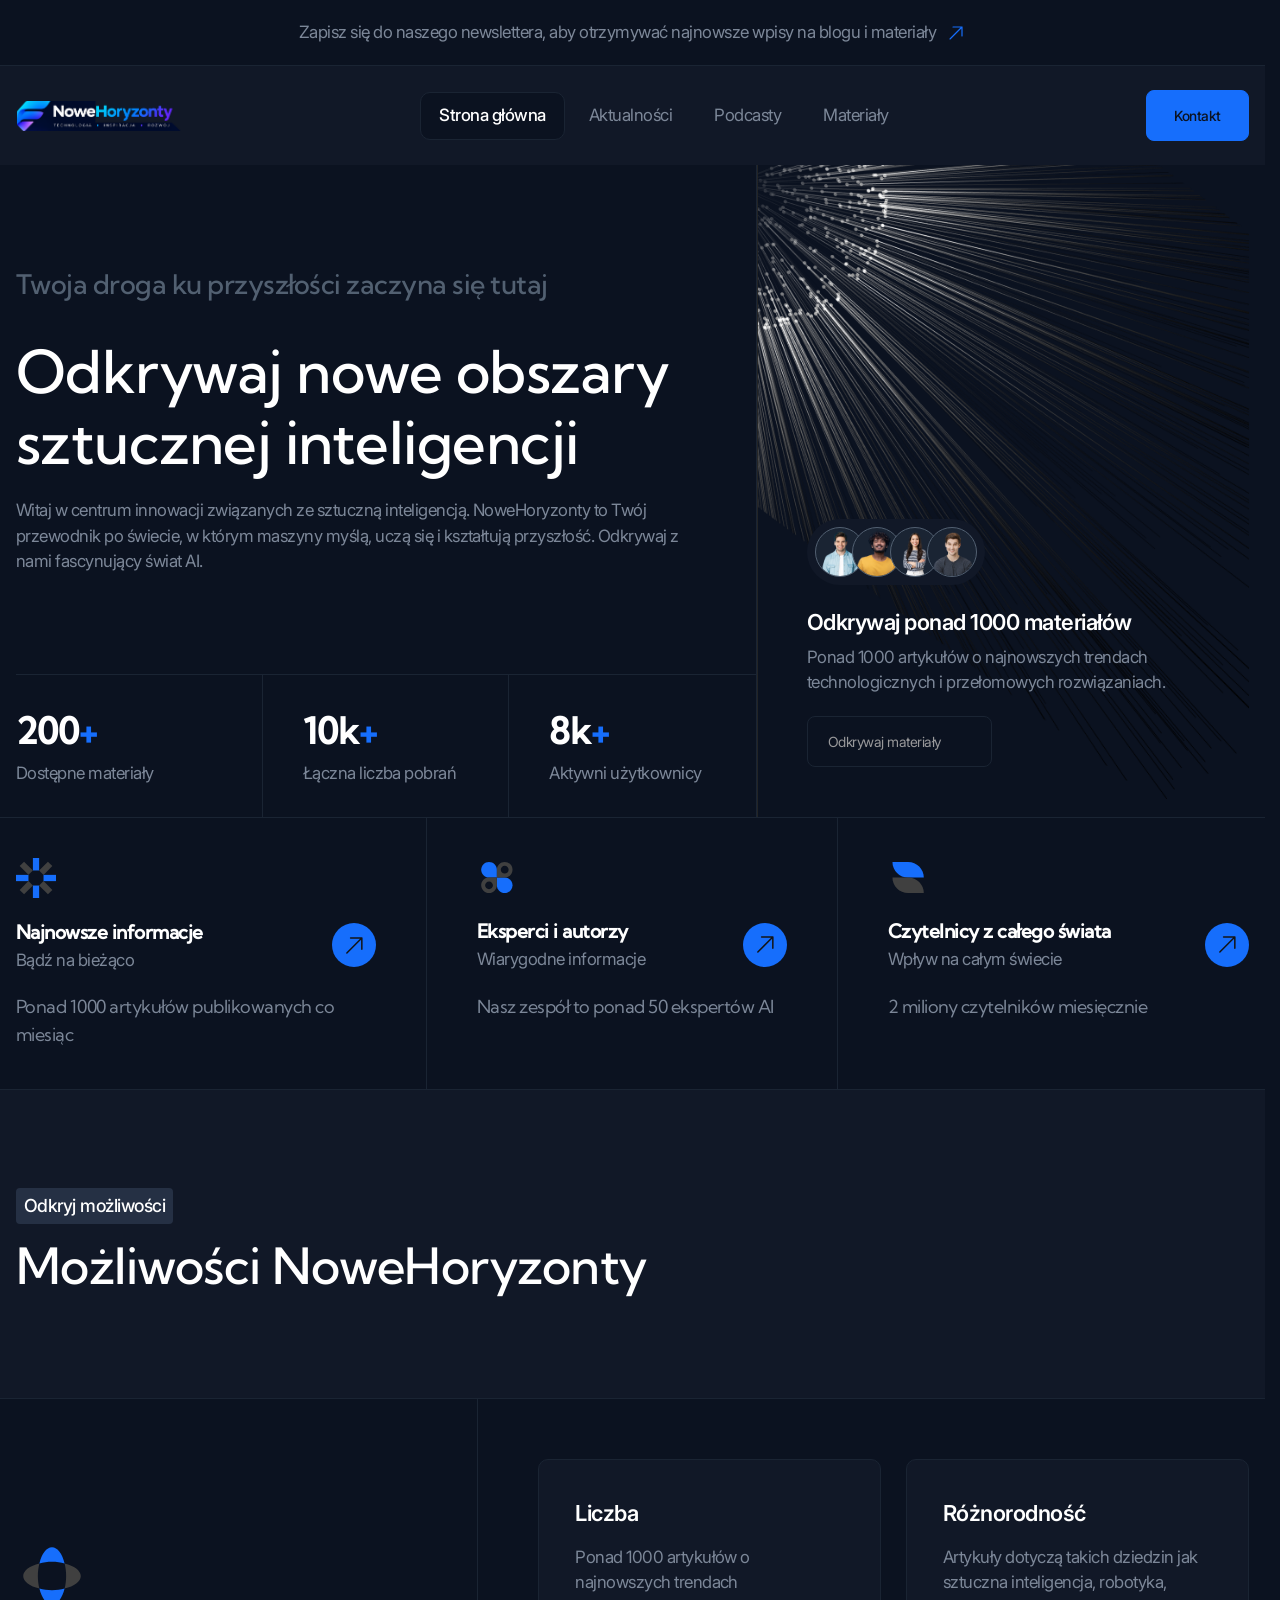
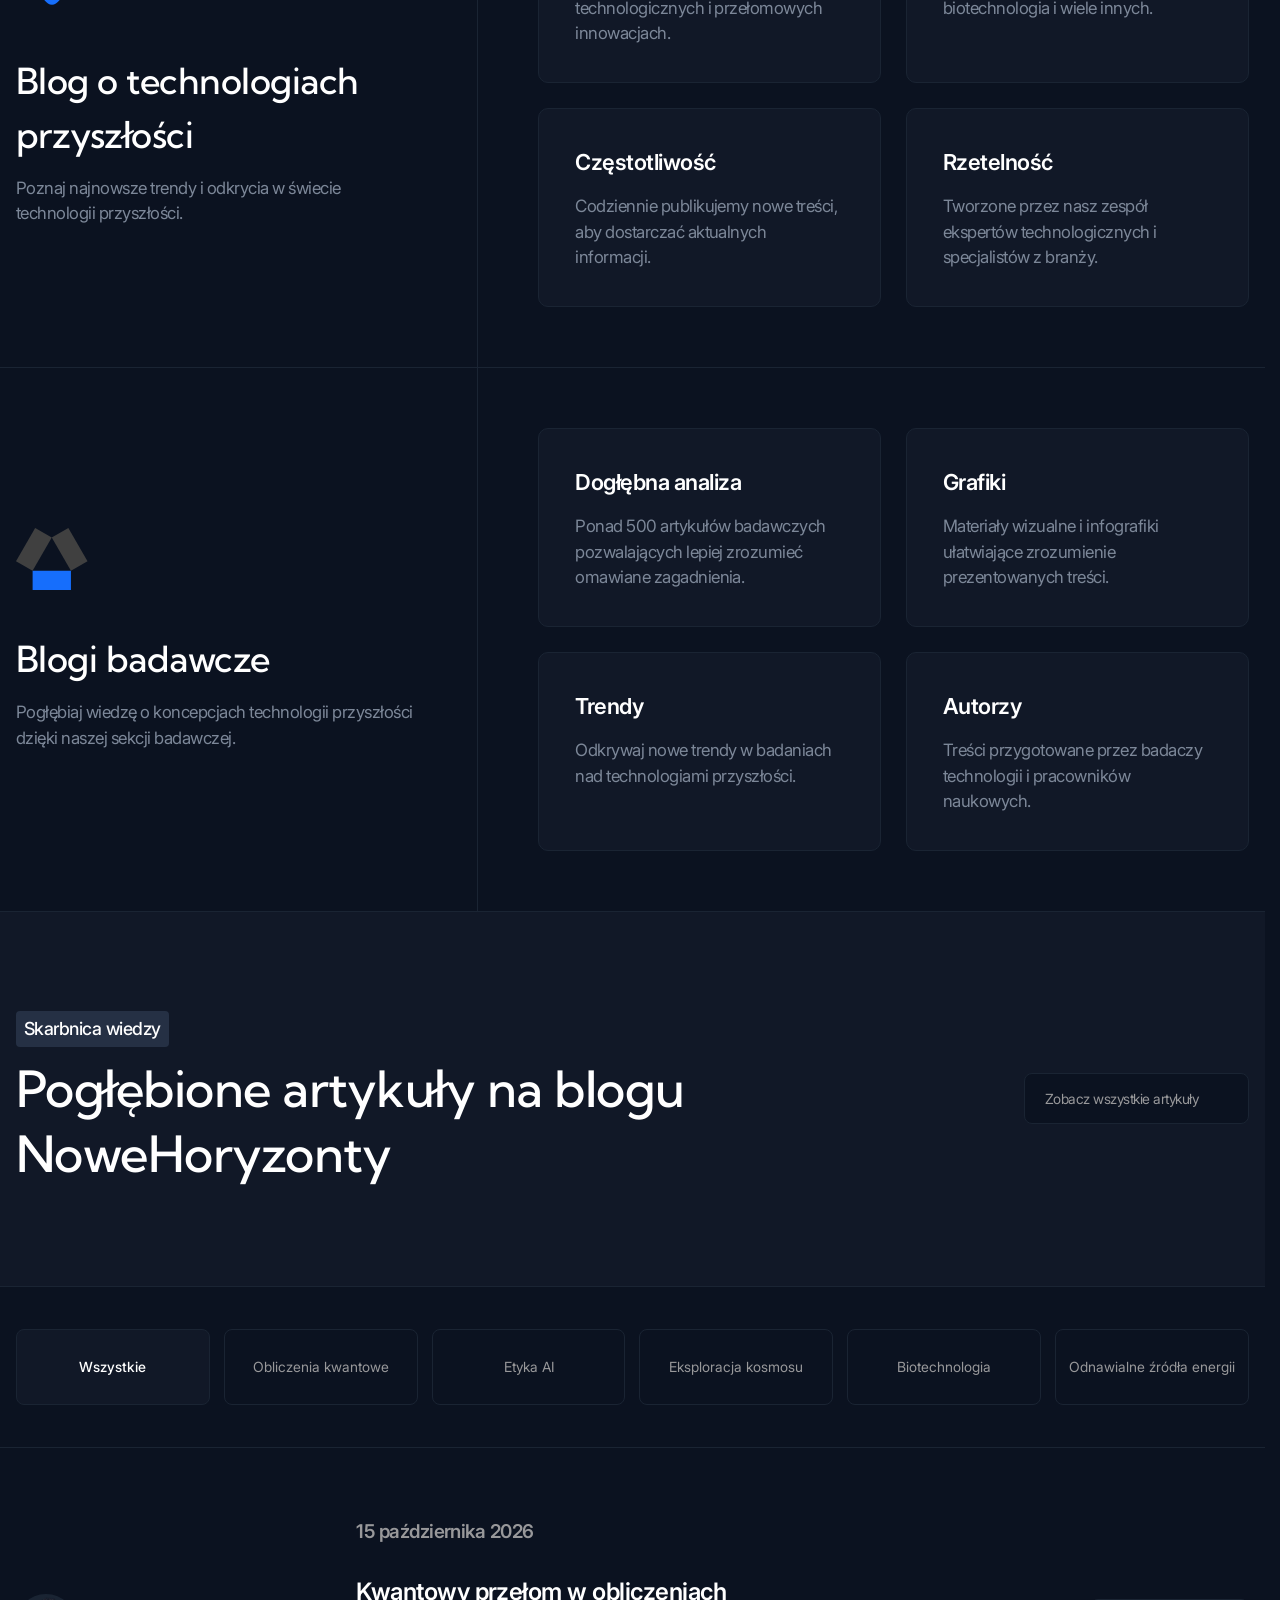
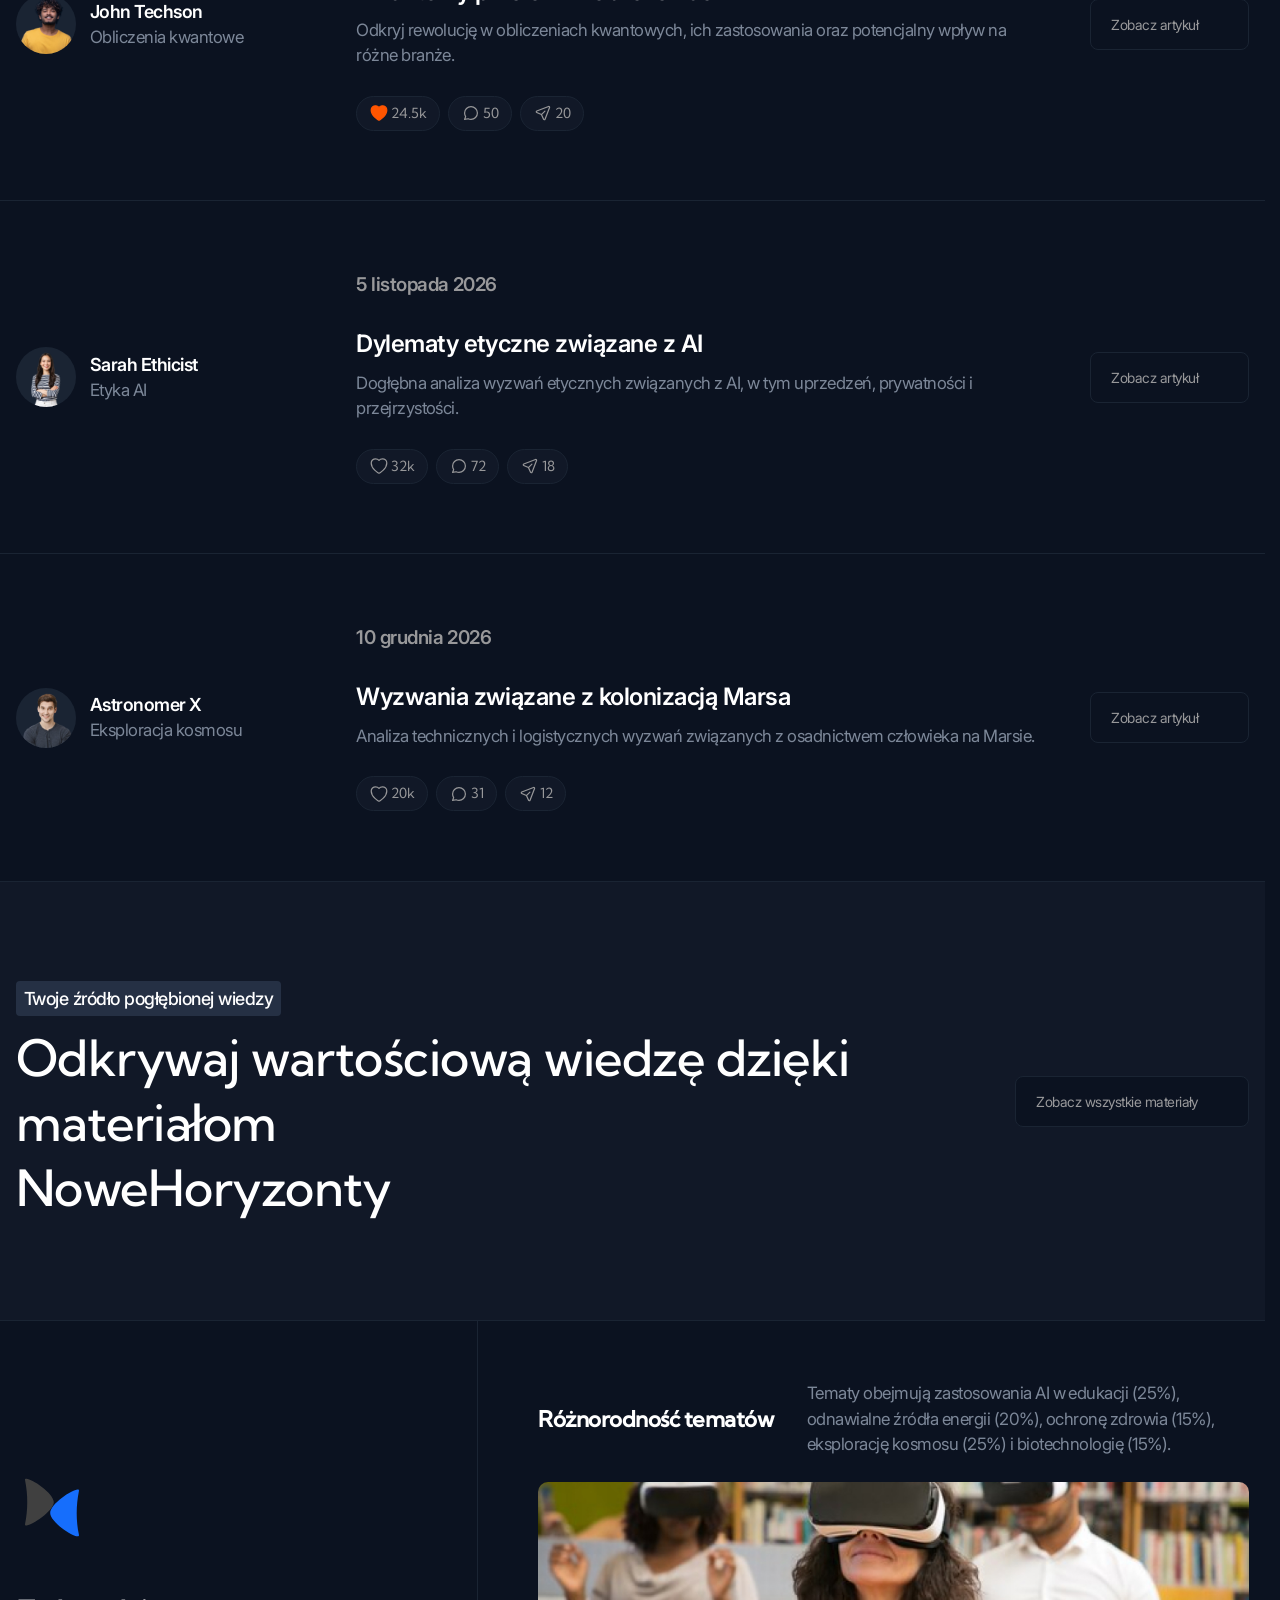
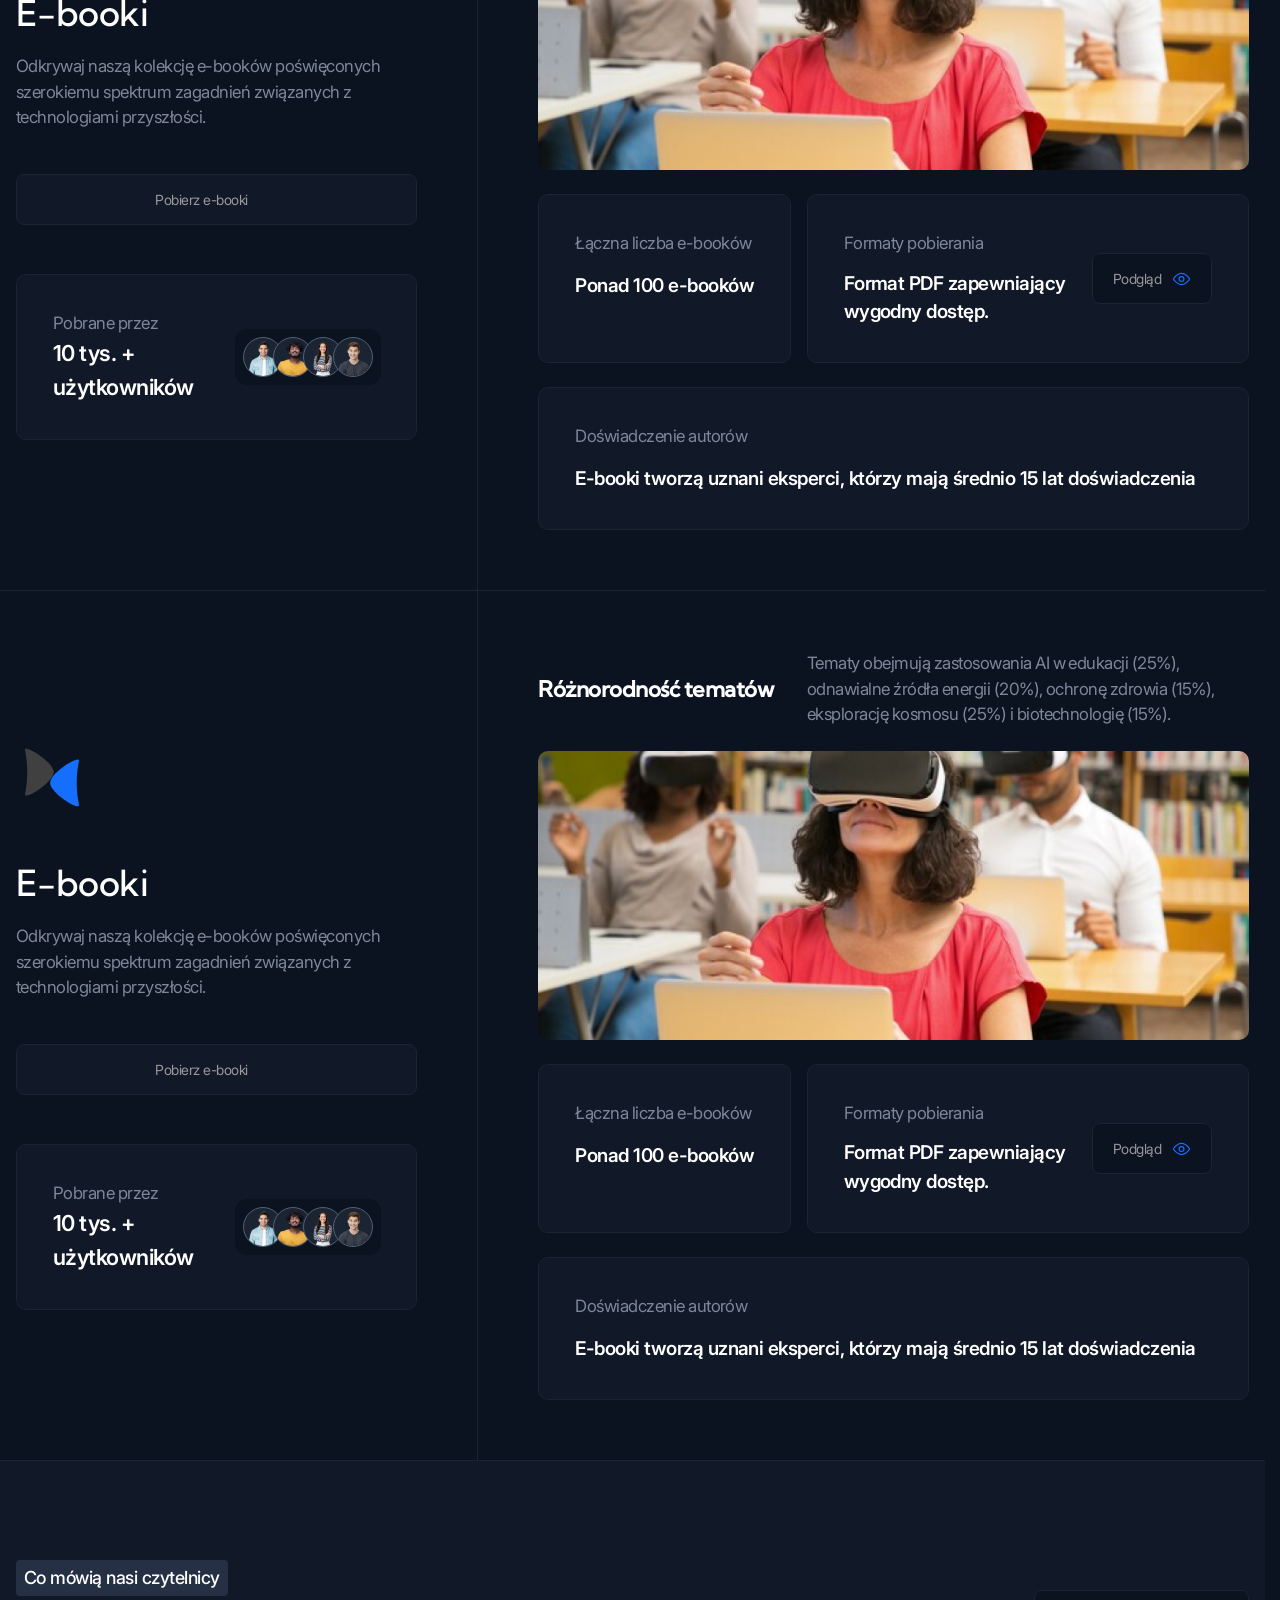
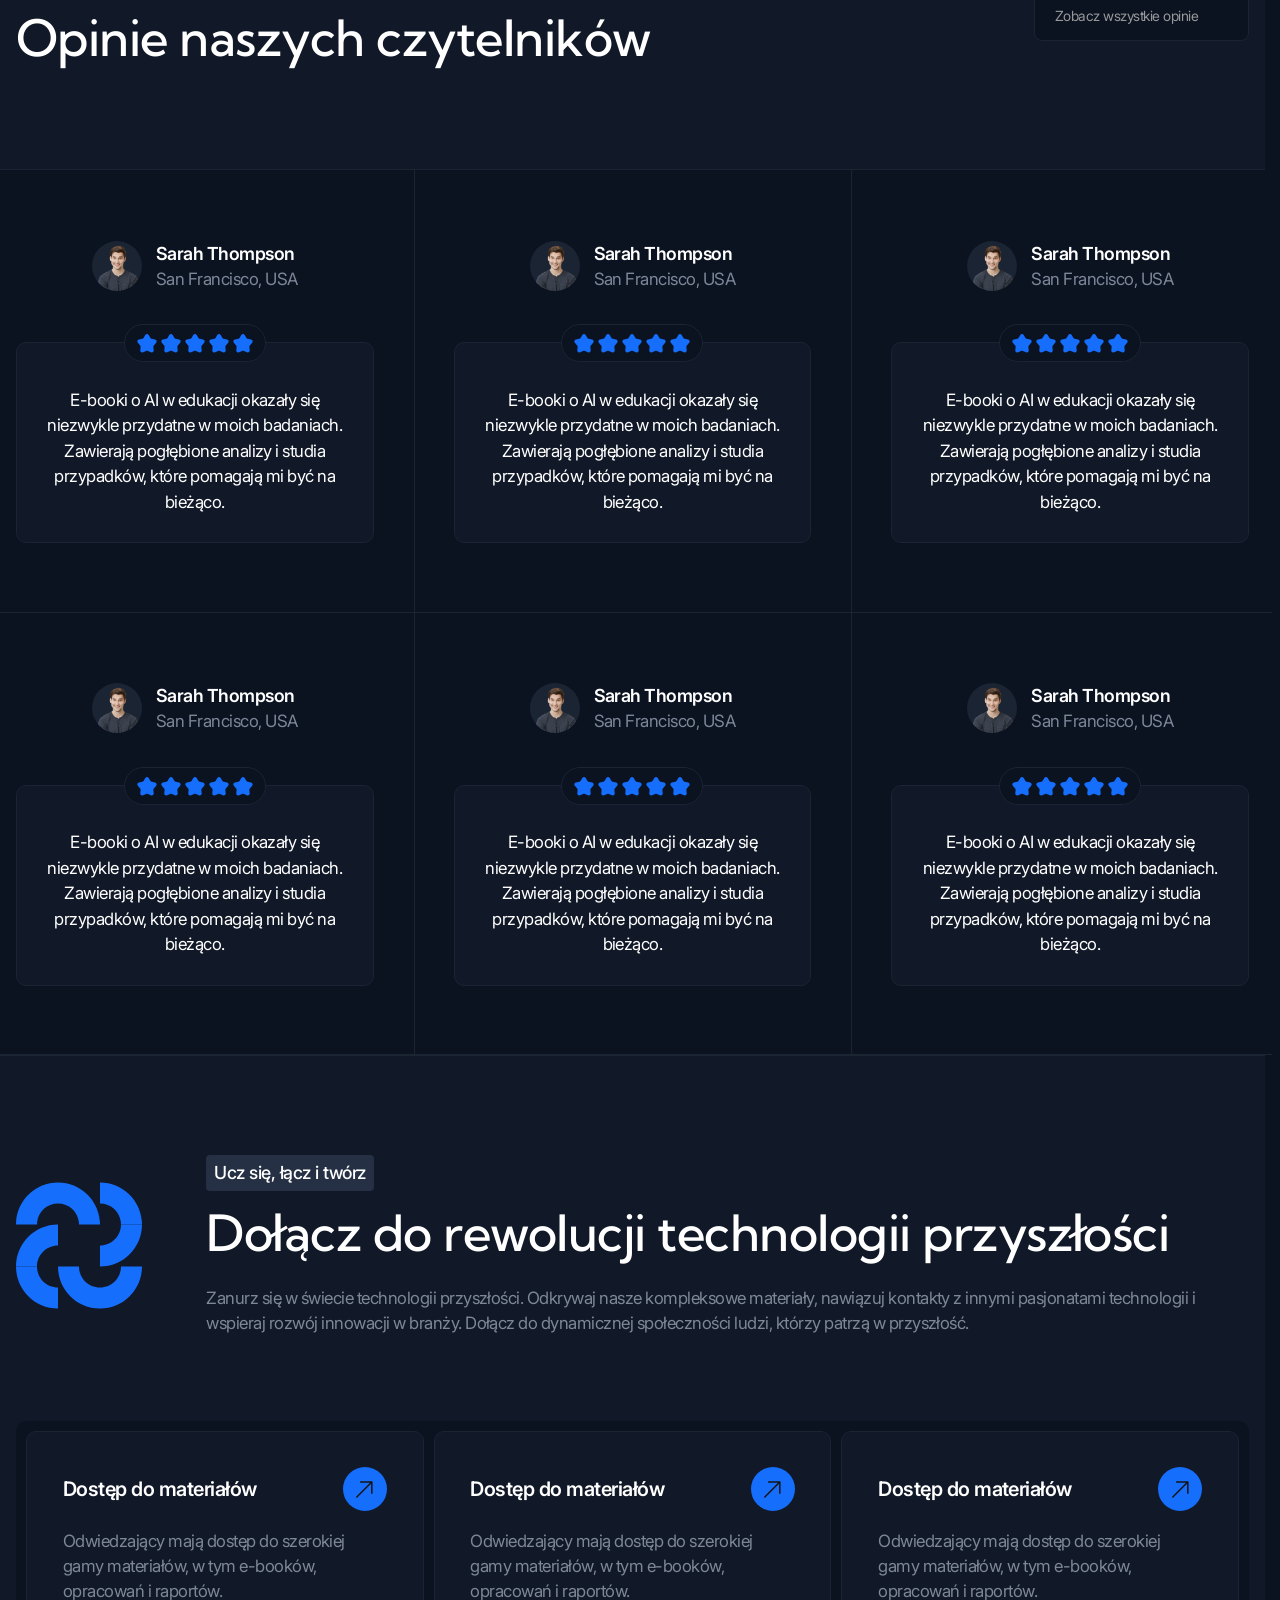
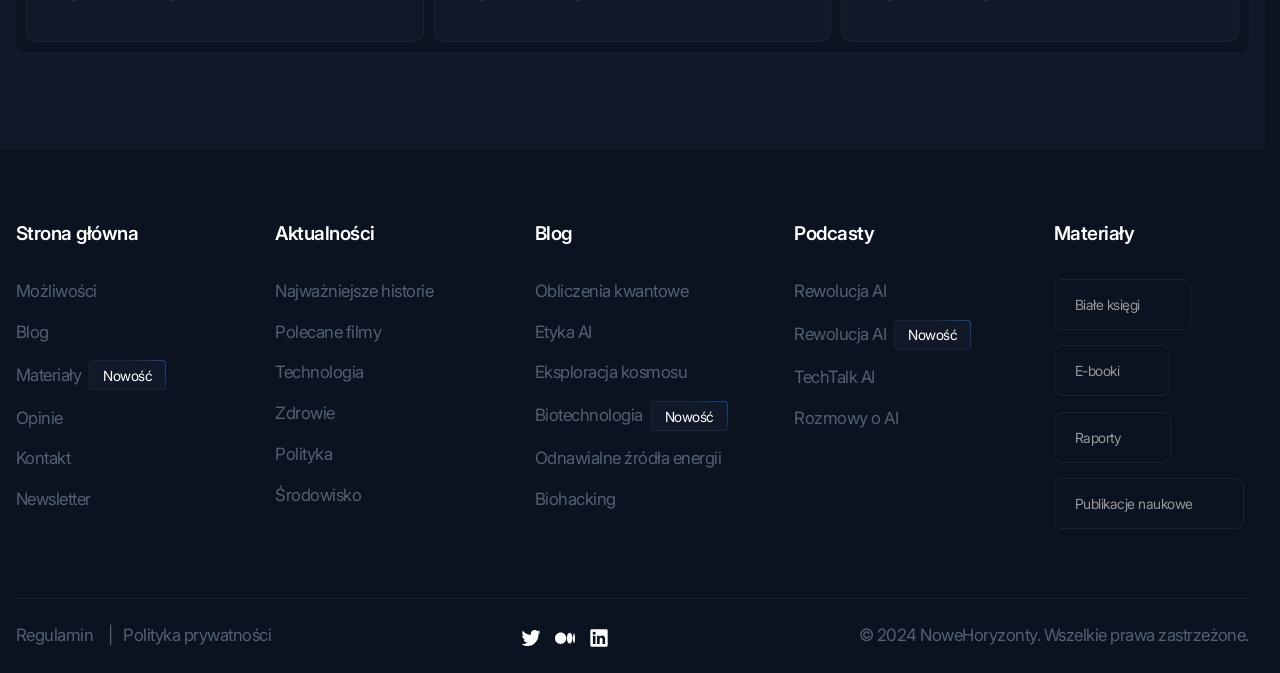
==== commit 96a4d8d9: "chore: test commit" ====
--- a/webapp/index.html
+++ b/webapp/index.html
@@ -177,10 +177,12 @@
                                     <h4 class="card__cell-title h5">Rzetelność</h4>
                                     <p class="card__cell-description">Tworzone przez nasz zespół ekspertów technologicznych i specjalistów z branży.</p>
                                 </div>
-                            </div>
-                        </div>
-                    </div>
-                </li>
+
+                            </div>
+                        </div>
+                    </div>
+                </li>
+                
                 <li class="list__item">
                     <div class="card container">
                         <div class="card__preview">
--- a/webapp/styles/main.css
+++ b/webapp/styles/main.css
@@ -336,7 +336,7 @@
   translate: 0 -50%;
   content: "";
   right: 0;
-  background: url("../../icons/arrow-top-right_black.svg") center no-repeat var(--color-accent);
+  background: url("../icons/arrow-top-right_black.svg") center no-repeat var(--color-accent);
   border-radius: 50%;
 }
 
@@ -510,13 +510,13 @@
   }
 }
 .icon--blue-arrow::after {
-  background-image: url("../../icons/arrow-top-right_blue.svg");
+  background-image: url("../icons/arrow-top-right_blue.svg");
 }
 .icon--yellow-eye::after {
-  background-image: url("../../icons/eye_yellow.svg");
+  background-image: url("../icons/eye_yellow.svg");
 }
 .icon--gray-arrow-down::after {
-  background-image: url("../../icons/arrow-down_gray.svg");
+  background-image: url("../icons/arrow-down_gray.svg");
 }
 
 .logo {
@@ -1117,7 +1117,7 @@
   grid-area: resources-preview;
   padding-left: 5rem;
   padding-bottom: 5rem;
-  background: url("../../images/resources-preview/bg.png") 0 0/cover no-repeat;
+  background: url("../images/resources-preview/bg.png") 0 0/cover no-repeat;
 }
 @media (width <= 90.06125rem) {
   .hero__resources-preview {
@@ -1135,7 +1135,7 @@
     width: var(--100vw);
     margin-left: calc(var(--container-padding-x) * -1);
     padding: 6.25rem 2.5rem 2.5rem;
-    background-image: url("../../images/resources-preview/bg_tablet.png");
+    background-image: url("../images/resources-preview/bg_tablet.png");
     background-size: contain;
   }
 }
@@ -1809,10 +1809,10 @@
   --size: 1.5rem;
   width: var(--size);
   height: var(--size);
-  background: url("../../icons/star_gray.svg") center/contain no-repeat;
+  background: url("../icons/star_gray.svg") center/contain no-repeat;
 }
 .rating-view__star.is-active {
-  background-image: url("../../icons/star_yellow.svg");
+  background-image: url("../icons/star_yellow.svg");
 }
 @media (width <= 90.06125rem) {
   .rating-view__star {
@@ -2526,7 +2526,7 @@
   width: var(--size);
   height: var(--size);
   content: "";
-  background: url("../../icons/arrow-down_white.svg") center/contain no-repeat;
+  background: url("../icons/arrow-down_white.svg") center/contain no-repeat;
   transition-duration: var(--transition-duration);
 }
 @media (width <= 90.06125rem) {
